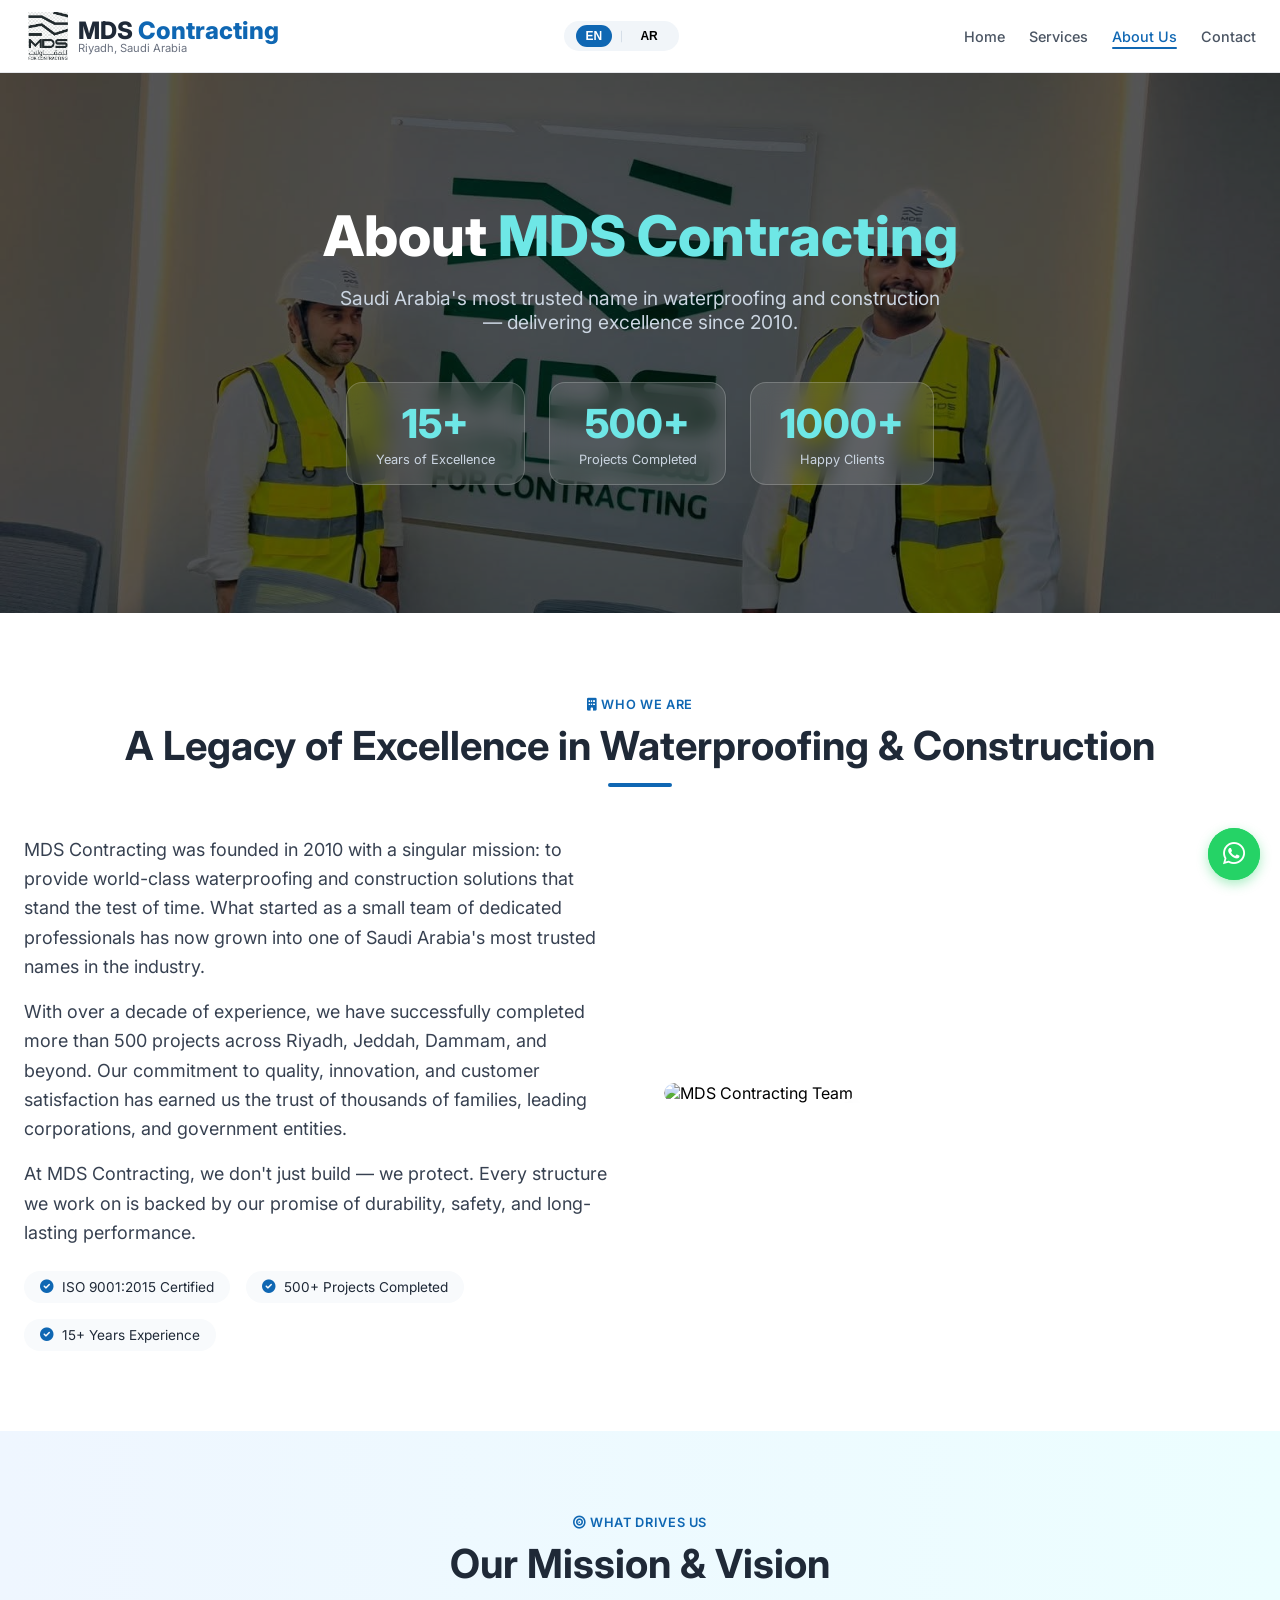
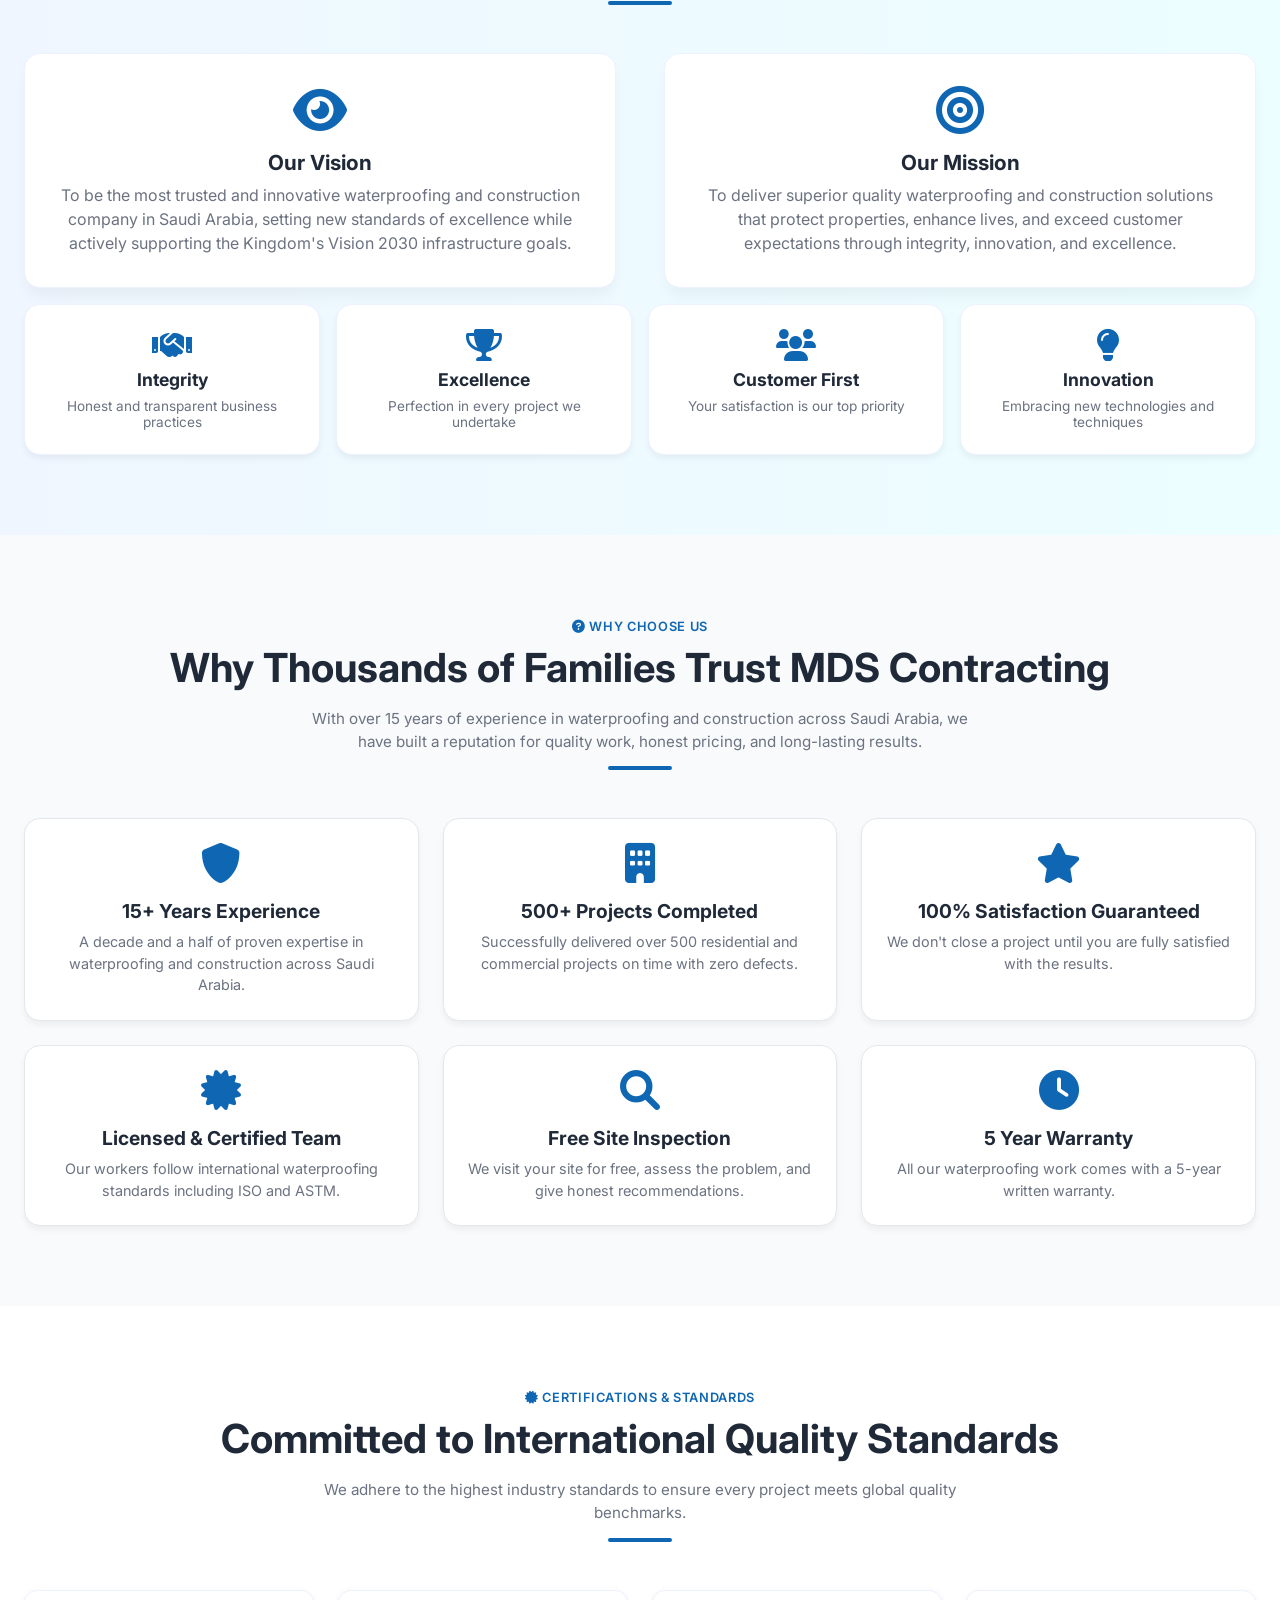
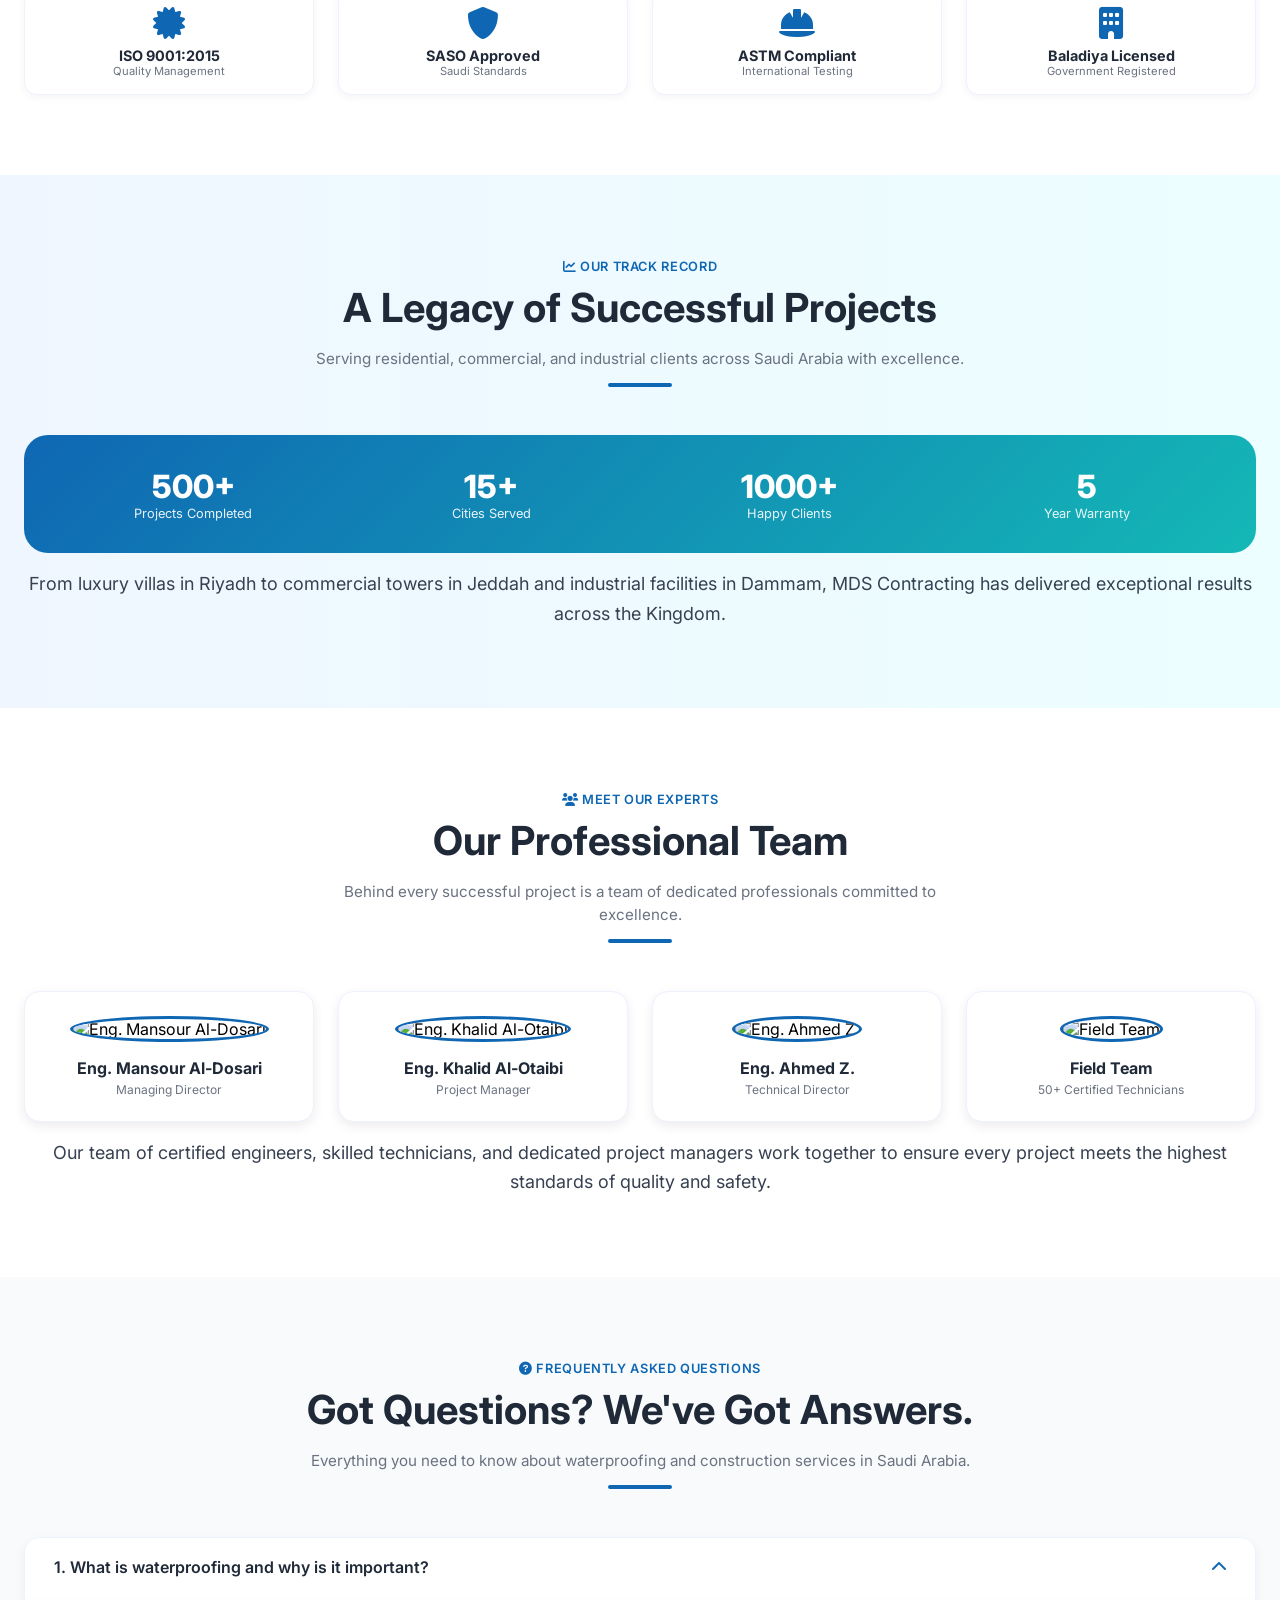
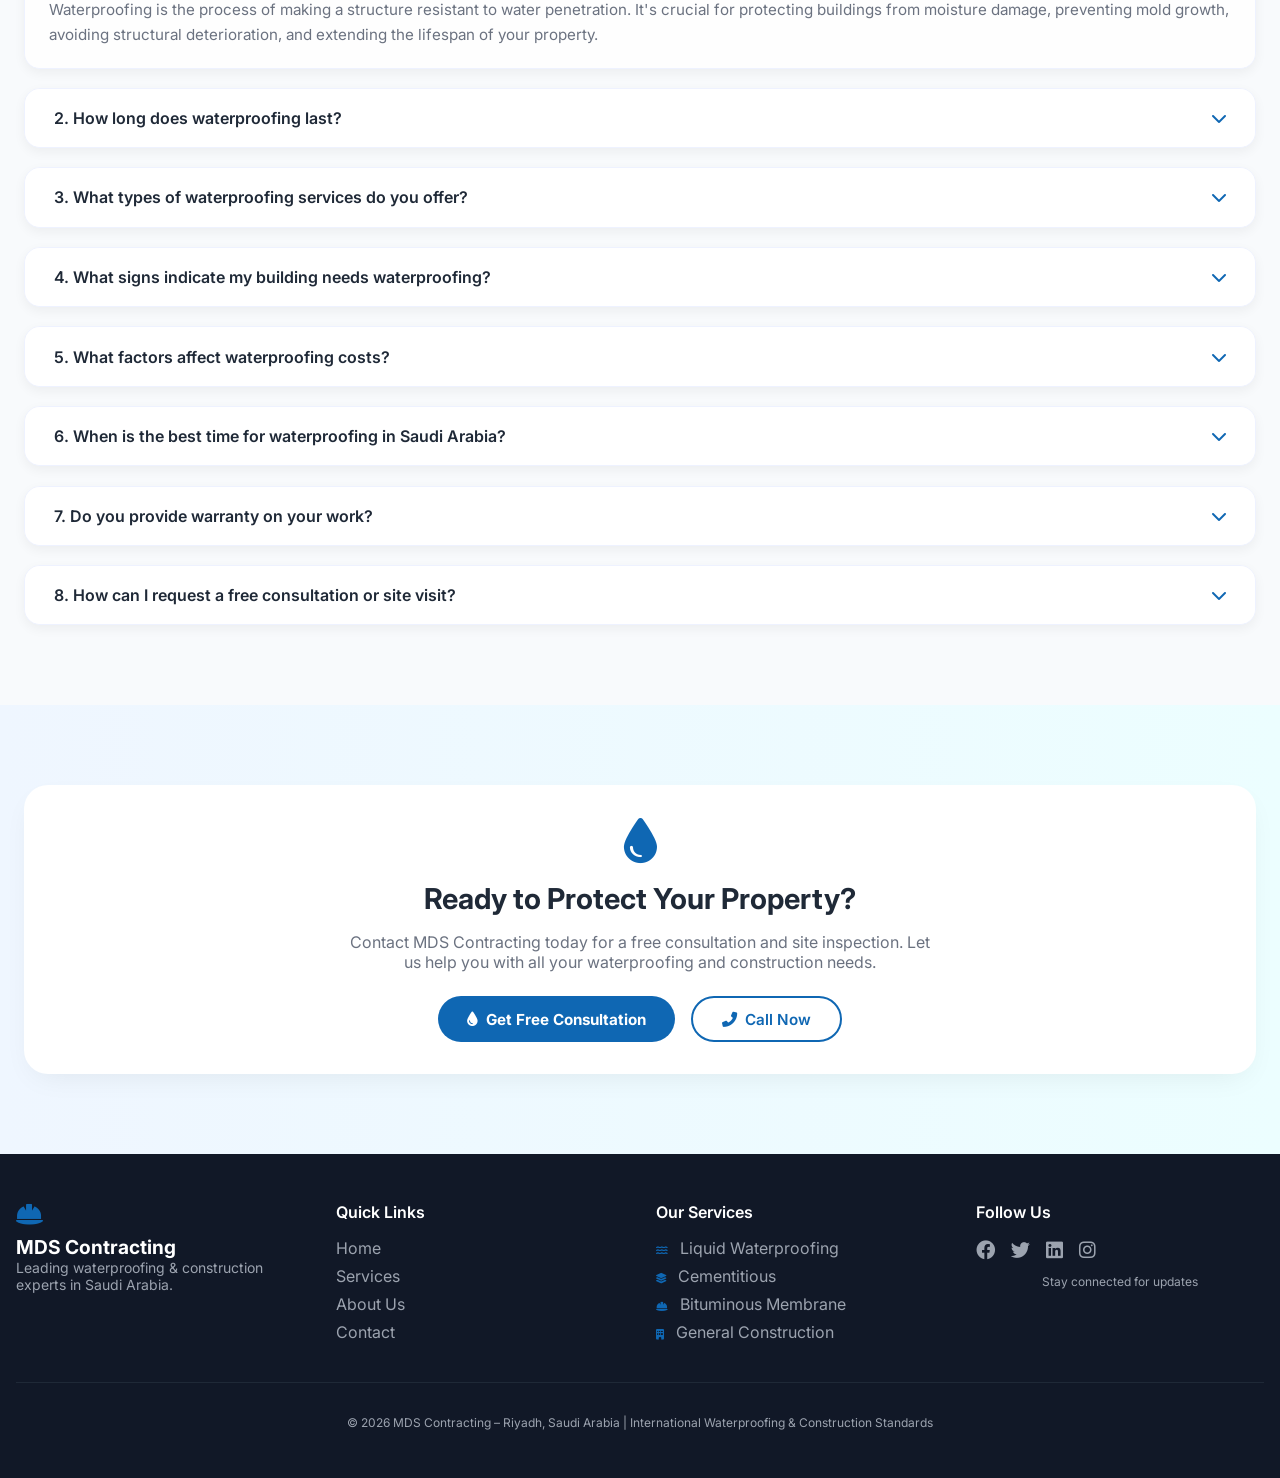
==== about.html @ 9d6af5d8 "first" ====
<!DOCTYPE html>
<html lang="en">
<head>
  <meta charset="UTF-8">
  <meta name="viewport" content="width=device-width, initial-scale=1.0, viewport-fit=cover">
  <title>MDS Contracting | About Us - Waterproofing & Construction Experts</title>
  <link rel="stylesheet" href="style.css">
  <link href="https://fonts.googleapis.com/css2?family=Inter:opsz,wght@14..32,300;400;500;600;700;800&display=swap" rel="stylesheet">
  <link rel="stylesheet" href="https://cdnjs.cloudflare.com/ajax/libs/font-awesome/6.0.0-beta3/css/all.min.css">
</head>
<body>

  <nav class="navbar" id="navbar">
    <div class="nav-container">
      <div class="logo-area">
        <img src="mds logo.jpeg" alt="MDS Logo" class="logo-img" onerror="this.src='https://placehold.co/200x200/0f67b3/white?text=MDS'">
        <div><h1 class="logo-text">MDS <span class="text-primary">Contracting</span></h1><p class="logo-subtext">Riyadh, Saudi Arabia</p></div>
      </div>
      <div class="lang-center">
        <button class="lang-btn-center active" data-lang="en">EN</button>
        <span class="lang-divider">|</span>
        <button class="lang-btn-center" data-lang="ar">AR</button>
      </div>
      <div class="mobile-menu-btn"><i class="fas fa-bars"></i></div>
      <div class="nav-links">
        <a href="index.html" class="nav-link" data-en="Home" data-ar="الرئيسية">Home</a>
        <a href="services.html" class="nav-link" data-en="Services" data-ar="الخدمات">Services</a>
        <a href="about.html" class="nav-link active" data-en="About Us" data-ar="من نحن">About Us</a>
        <a href="contact.html" class="nav-link" data-en="Contact" data-ar="اتصل بنا">Contact</a>
      </div>
    </div>
    <div id="mobile-menu" class="mobile-menu">
      <a href="index.html" class="mobile-nav-link" data-en="Home" data-ar="الرئيسية">Home</a>
      <a href="services.html" class="mobile-nav-link" data-en="Services" data-ar="الخدمات">Services</a>
      <a href="about.html" class="mobile-nav-link active" data-en="About Us" data-ar="من نحن">About Us</a>
      <a href="contact.html" class="mobile-nav-link" data-en="Contact" data-ar="اتصل بنا">Contact</a>
    </div>
  </nav>

  <main>
    <section class="page-hero-section">
      <img src="mds background.jpeg" alt="About MDS Contracting" class="hero-bg-image">
      <div class="page-hero-overlay"></div>
      <div class="page-hero-content">
        <h1 class="page-hero-title"><span data-en="About" data-ar="عن">About</span> <span class="hero-accent" data-en="MDS Contracting" data-ar="MDS المقاولات">MDS Contracting</span></h1>
        <p class="page-hero-subtitle" data-en="Saudi Arabia's most trusted name in waterproofing and construction — delivering excellence since 2010." data-ar="الاسم الأكثر ثقة في المملكة العربية السعودية في مجال العزل المائي والبناء - تقديم التميز منذ عام 2010.">Saudi Arabia's most trusted name in waterproofing and construction — delivering excellence since 2010.</p>
        <div class="hero-stat-cards">
          <div class="hero-stat-card"><span class="hero-stat-number" id="heroYearCounter">0</span><span class="hero-stat-label" data-en="Years of Excellence" data-ar="سنوات من التميز">Years of Excellence</span></div>
          <div class="hero-stat-card"><span class="hero-stat-number" id="heroProjectCounter">0</span><span class="hero-stat-label" data-en="Projects Completed" data-ar="المشاريع المنجزة">Projects Completed</span></div>
          <div class="hero-stat-card"><span class="hero-stat-number" id="heroClientCounter">0</span><span class="hero-stat-label" data-en="Happy Clients" data-ar="عملاء سعداء">Happy Clients</span></div>
        </div>
      </div>
    </section>

    <section class="section-white">
      <div class="container">
        <div class="section-header">
          <span class="section-tag"><i class="fas fa-building"></i> <span data-en="WHO WE ARE" data-ar="من نحن">WHO WE ARE</span></span>
          <h2 class="section-title" data-en="A Legacy of Excellence in Waterproofing & Construction" data-ar="إرث من التميز في العزل المائي والبناء">A Legacy of Excellence in Waterproofing & Construction</h2>
          <div class="section-divider"></div>
        </div>
        <div class="two-column">
          <div>
            <p class="story-text" data-en="MDS Contracting was founded in 2010 with a singular mission: to provide world-class waterproofing and construction solutions that stand the test of time. What started as a small team of dedicated professionals has now grown into one of Saudi Arabia's most trusted names in the industry." data-ar="تأسست MDS Contracting في عام 2010 بمهمة فريدة: توفير حلول عالمية المستوى للعزل المائي والبناء تصمد أمام اختبار الزمن. ما بدأ كفريق صغير من المحترفين المتفانين نما الآن ليصبح واحدًا من أكثر الأسماء الموثوقة في المملكة العربية السعودية في هذه الصناعة.">MDS Contracting was founded in 2010 with a singular mission: to provide world-class waterproofing and construction solutions that stand the test of time. What started as a small team of dedicated professionals has now grown into one of Saudi Arabia's most trusted names in the industry.</p>
            <p class="story-text mt-4" data-en="With over a decade of experience, we have successfully completed more than 500 projects across Riyadh, Jeddah, Dammam, and beyond. Our commitment to quality, innovation, and customer satisfaction has earned us the trust of thousands of families, leading corporations, and government entities." data-ar="مع أكثر من عقد من الخبرة، أنجزنا بنجاح أكثر من 500 مشروع في الرياض وجدة والدمام وخارجها. إن التزامنا بالجودة والابتكار ورضا العملاء أكسبنا ثقة الآلاف من العائلات والشركات الرائدة والجهات الحكومية.">With over a decade of experience, we have successfully completed more than 500 projects across Riyadh, Jeddah, Dammam, and beyond. Our commitment to quality, innovation, and customer satisfaction has earned us the trust of thousands of families, leading corporations, and government entities.</p>
            <p class="story-text mt-4" data-en="At MDS Contracting, we don't just build — we protect. Every structure we work on is backed by our promise of durability, safety, and long-lasting performance." data-ar="في MDS Contracting، لا نبني فقط - بل نحمي. كل هيكل نعمل عليه مدعوم بوعدنا بالمتانة والسلامة والأداء طويل الأمد.">At MDS Contracting, we don't just build — we protect. Every structure we work on is backed by our promise of durability, safety, and long-lasting performance.</p>
            <div class="about-badge-group">
              <div class="about-badge"><i class="fas fa-check-circle"></i> <span data-en="ISO 9001:2015 Certified" data-ar="معتمدة من ISO 9001:2015">ISO 9001:2015 Certified</span></div>
              <div class="about-badge"><i class="fas fa-check-circle"></i> <span data-en="500+ Projects Completed" data-ar="أكثر من 500 مشروع مكتمل">500+ Projects Completed</span></div>
              <div class="about-badge"><i class="fas fa-check-circle"></i> <span data-en="15+ Years Experience" data-ar="أكثر من 15 سنة خبرة">15+ Years Experience</span></div>
            </div>
          </div>
          <div class="img-hover-zoom">
            <img src="https://images.pexels.com/photos/209226/pexels-photo-209226.jpeg?auto=compress&cs=tinysrgb&w=800" alt="MDS Contracting Team" class="rounded-image zoom-img">
          </div>
        </div>
      </div>
    </section>

    <section class="section-gradient">
      <div class="container">
        <div class="section-header">
          <span class="section-tag"><i class="fas fa-bullseye"></i> <span data-en="WHAT DRIVES US" data-ar="ما يحفزنا">WHAT DRIVES US</span></span>
          <h2 class="section-title" data-en="Our Mission & Vision" data-ar="مهمتنا ورؤيتنا">Our Mission & Vision</h2>
          <div class="section-divider"></div>
        </div>
        <div class="two-column">
          <div class="mission-card slide-left-card">
            <i class="fas fa-eye mission-icon"></i>
            <h3 class="mission-title" data-en="Our Vision" data-ar="رؤيتنا">Our Vision</h3>
            <p class="mission-text" data-en="To be the most trusted and innovative waterproofing and construction company in Saudi Arabia, setting new standards of excellence while actively supporting the Kingdom's Vision 2030 infrastructure goals." data-ar="أن نكون الشركة الأكثر ثقة وابتكارًا في مجال العزل المائي والبناء في المملكة العربية السعودية، ووضع معايير جديدة للتميز مع دعم أهداف رؤية المملكة 2030 للبنية التحتية بنشاط.">To be the most trusted and innovative waterproofing and construction company in Saudi Arabia, setting new standards of excellence while actively supporting the Kingdom's Vision 2030 infrastructure goals.</p>
          </div>
          <div class="mission-card slide-right-card">
            <i class="fas fa-bullseye mission-icon"></i>
            <h3 class="mission-title" data-en="Our Mission" data-ar="مهمتنا">Our Mission</h3>
            <p class="mission-text" data-en="To deliver superior quality waterproofing and construction solutions that protect properties, enhance lives, and exceed customer expectations through integrity, innovation, and excellence." data-ar="تقديم حلول عالية الجودة للعزل المائي والبناء تحمي الممتلكات وتعزز الحياة وتتجاوز توقعات العملاء من خلال النزاهة والابتكار والتميز.">To deliver superior quality waterproofing and construction solutions that protect properties, enhance lives, and exceed customer expectations through integrity, innovation, and excellence.</p>
          </div>
        </div>
        <div class="values-grid mt-4">
          <div class="value-card slide-up-card">
            <i class="fas fa-handshake"></i>
            <h4 data-en="Integrity" data-ar="النزاهة">Integrity</h4>
            <p data-en="Honest and transparent business practices" data-ar="ممارسات تجارية صادقة وشفافة">Honest and transparent business practices</p>
          </div>
          <div class="value-card slide-up-card">
            <i class="fas fa-trophy"></i>
            <h4 data-en="Excellence" data-ar="التميز">Excellence</h4>
            <p data-en="Perfection in every project we undertake" data-ar="الكمال في كل مشروع نقوم به">Perfection in every project we undertake</p>
          </div>
          <div class="value-card slide-up-card">
            <i class="fas fa-users"></i>
            <h4 data-en="Customer First" data-ar="العميل أولاً">Customer First</h4>
            <p data-en="Your satisfaction is our top priority" data-ar="رضاك هو أولويتنا القصوى">Your satisfaction is our top priority</p>
          </div>
          <div class="value-card slide-up-card">
            <i class="fas fa-lightbulb"></i>
            <h4 data-en="Innovation" data-ar="الابتكار">Innovation</h4>
            <p data-en="Embracing new technologies and techniques" data-ar="تبني التقنيات والتقنيات الجديدة">Embracing new technologies and techniques</p>
          </div>
        </div>
      </div>
    </section>

    <section class="section-why-choose">
      <div class="container">
        <div class="section-header">
          <span class="section-tag"><i class="fas fa-question-circle"></i> <span data-en="WHY CHOOSE US" data-ar="لماذا تختارنا">WHY CHOOSE US</span></span>
          <h2 class="section-title" data-en="Why Thousands of Families Trust MDS Contracting" data-ar="لماذا تثق آلاف العائلات في MDS المقاولات">Why Thousands of Families Trust MDS Contracting</h2>
          <p class="section-subtitle" data-en="With over 15 years of experience in waterproofing and construction across Saudi Arabia, we have built a reputation for quality work, honest pricing, and long-lasting results." data-ar="مع أكثر من 15 عامًا من الخبرة في العزل المائي والبناء في جميع أنحاء المملكة العربية السعودية، بنينا سمعة طيبة من حيث الجودة والأسعار الصادقة والنتائج طويلة الأمد.">With over 15 years of experience in waterproofing and construction across Saudi Arabia, we have built a reputation for quality work, honest pricing, and long-lasting results.</p>
          <div class="section-divider"></div>
        </div>
        <div class="features-grid">
          <div class="feature-card slide-left-card"><i class="fas fa-shield-alt feature-icon"></i><h3 class="feature-title" data-en="15+ Years Experience" data-ar="أكثر من 15 سنة خبرة">15+ Years Experience</h3><p class="feature-text" data-en="A decade and a half of proven expertise in waterproofing and construction across Saudi Arabia." data-ar="عقد ونصف من الخبرة المثبتة في العزل المائي والبناء في جميع أنحاء المملكة العربية السعودية.">A decade and a half of proven expertise in waterproofing and construction across Saudi Arabia.</p></div>
          <div class="feature-card slide-left-card"><i class="fas fa-building feature-icon"></i><h3 class="feature-title" data-en="500+ Projects Completed" data-ar="أكثر من 500 مشروع مكتمل">500+ Projects Completed</h3><p class="feature-text" data-en="Successfully delivered over 500 residential and commercial projects on time with zero defects." data-ar="تم تسليم أكثر من 500 مشروع سكني وتجاري في الوقت المحدد دون أي عيوب.">Successfully delivered over 500 residential and commercial projects on time with zero defects.</p></div>
          <div class="feature-card slide-left-card"><i class="fas fa-star feature-icon"></i><h3 class="feature-title" data-en="100% Satisfaction Guaranteed" data-ar="رضا 100% مضمون">100% Satisfaction Guaranteed</h3><p class="feature-text" data-en="We don't close a project until you are fully satisfied with the results." data-ar="نحن لا نغلق المشروع حتى تكون راضيًا تمامًا عن النتائج.">We don't close a project until you are fully satisfied with the results.</p></div>
          <div class="feature-card slide-left-card"><i class="fas fa-certificate feature-icon"></i><h3 class="feature-title" data-en="Licensed & Certified Team" data-ar="فريق مرخص ومعتمد">Licensed & Certified Team</h3><p class="feature-text" data-en="Our workers follow international waterproofing standards including ISO and ASTM." data-ar="يتبع عمالنا معايير العزل المائي الدولية بما في ذلك ISO و ASTM.">Our workers follow international waterproofing standards including ISO and ASTM.</p></div>
          <div class="feature-card slide-left-card"><i class="fas fa-search feature-icon"></i><h3 class="feature-title" data-en="Free Site Inspection" data-ar="تفتيش الموقع مجانًا">Free Site Inspection</h3><p class="feature-text" data-en="We visit your site for free, assess the problem, and give honest recommendations." data-ar="نقوم بزيارة موقعك مجانًا وتقييم المشكلة وتقديم توصيات صادقة.">We visit your site for free, assess the problem, and give honest recommendations.</p></div>
          <div class="feature-card slide-left-card"><i class="fas fa-clock feature-icon"></i><h3 class="feature-title" data-en="5 Year Warranty" data-ar="ضمان 5 سنوات">5 Year Warranty</h3><p class="feature-text" data-en="All our waterproofing work comes with a 5-year written warranty." data-ar="جميع أعمال العزل المائي لدينا تأتي مع ضمان كتابي لمدة 5 سنوات.">All our waterproofing work comes with a 5-year written warranty.</p></div>
        </div>
      </div>
    </section>

    <section class="section-white">
      <div class="container">
        <div class="section-header">
          <span class="section-tag"><i class="fas fa-certificate"></i> <span data-en="CERTIFICATIONS & STANDARDS" data-ar="الشهادات والمعايير">CERTIFICATIONS & STANDARDS</span></span>
          <h2 class="section-title" data-en="Committed to International Quality Standards" data-ar="ملتزمون بمعايير الجودة الدولية">Committed to International Quality Standards</h2>
          <p class="section-subtitle" data-en="We adhere to the highest industry standards to ensure every project meets global quality benchmarks." data-ar="نحن نلتزم بأعلى المعايير الصناعية لضمان أن كل مشروع يلبي معايير الجودة العالمية.">We adhere to the highest industry standards to ensure every project meets global quality benchmarks.</p>
          <div class="section-divider"></div>
        </div>
        <div class="certs-grid">
          <div class="cert-card slide-up-card"><i class="fas fa-certificate cert-icon"></i><p class="cert-title">ISO 9001:2015</p><p style="font-size:0.7rem; color:#6b7280;" data-en="Quality Management" data-ar="إدارة الجودة">Quality Management</p></div>
          <div class="cert-card slide-up-card"><i class="fas fa-shield-alt cert-icon"></i><p class="cert-title">SASO Approved</p><p style="font-size:0.7rem; color:#6b7280;" data-en="Saudi Standards" data-ar="المعايير السعودية">Saudi Standards</p></div>
          <div class="cert-card slide-up-card"><i class="fas fa-hard-hat cert-icon"></i><p class="cert-title">ASTM Compliant</p><p style="font-size:0.7rem; color:#6b7280;" data-en="International Testing" data-ar="الاختبارات الدولية">International Testing</p></div>
          <div class="cert-card slide-up-card"><i class="fas fa-building cert-icon"></i><p class="cert-title">Baladiya Licensed</p><p style="font-size:0.7rem; color:#6b7280;" data-en="Government Registered" data-ar="مسجل حكوميًا">Government Registered</p></div>
        </div>
      </div>
    </section>

    <section class="section-gradient">
      <div class="container">
        <div class="section-header">
          <span class="section-tag"><i class="fas fa-chart-line"></i> <span data-en="OUR TRACK RECORD" data-ar="سجل أعمالنا">OUR TRACK RECORD</span></span>
          <h2 class="section-title" data-en="A Legacy of Successful Projects" data-ar="إرث من المشاريع الناجحة">A Legacy of Successful Projects</h2>
          <p class="section-subtitle" data-en="Serving residential, commercial, and industrial clients across Saudi Arabia with excellence." data-ar="خدمة العملاء السكنيين والتجاريين والصناعيين في جميع أنحاء المملكة العربية السعودية بتميز.">Serving residential, commercial, and industrial clients across Saudi Arabia with excellence.</p>
          <div class="section-divider"></div>
        </div>
        <div class="track-record">
          <div class="track-stats">
            <div class="track-stat-item"><span class="track-stat-number">500+</span><p class="track-stat-label" data-en="Projects Completed" data-ar="المشاريع المنجزة">Projects Completed</p></div>
            <div class="track-stat-item"><span class="track-stat-number">15+</span><p class="track-stat-label" data-en="Cities Served" data-ar="المدن المخدومة">Cities Served</p></div>
            <div class="track-stat-item"><span class="track-stat-number">1000+</span><p class="track-stat-label" data-en="Happy Clients" data-ar="عملاء سعداء">Happy Clients</p></div>
            <div class="track-stat-item"><span class="track-stat-number">5</span><p class="track-stat-label" data-en="Year Warranty" data-ar="ضمان سنوات">Year Warranty</p></div>
          </div>
        </div>
        <p class="story-text text-center mt-4" data-en="From luxury villas in Riyadh to commercial towers in Jeddah and industrial facilities in Dammam, MDS Contracting has delivered exceptional results across the Kingdom." data-ar="من الفيلات الفاخرة في الرياض إلى الأبراج التجارية في جدة والمرافق الصناعية في الدمام، قدمت MDS Contracting نتائج استثنائية في جميع أنحاء المملكة.">From luxury villas in Riyadh to commercial towers in Jeddah and industrial facilities in Dammam, MDS Contracting has delivered exceptional results across the Kingdom.</p>
      </div>
    </section>

    <section class="section-white">
      <div class="container">
        <div class="section-header">
          <span class="section-tag"><i class="fas fa-users"></i> <span data-en="MEET OUR EXPERTS" data-ar="تعرف على خبرائنا">MEET OUR EXPERTS</span></span>
          <h2 class="section-title" data-en="Our Professional Team" data-ar="فريقنا المحترف">Our Professional Team</h2>
          <p class="section-subtitle" data-en="Behind every successful project is a team of dedicated professionals committed to excellence." data-ar="وراء كل مشروع ناجح فريق من المحترفين المتفانين الملتزمين بالتميز.">Behind every successful project is a team of dedicated professionals committed to excellence.</p>
          <div class="section-divider"></div>
        </div>
        <div class="team-grid">
          <div class="team-card slide-left-card"><img src="https://randomuser.me/api/portraits/men/32.jpg" alt="Eng. Mansour Al-Dosari" class="team-img"><h4 class="team-name" data-en="Eng. Mansour Al-Dosari" data-ar="م. منصور الدوسري">Eng. Mansour Al-Dosari</h4><p class="team-role" data-en="Managing Director" data-ar="المدير العام">Managing Director</p></div>
          <div class="team-card slide-left-card"><img src="https://randomuser.me/api/portraits/men/45.jpg" alt="Eng. Khalid Al-Otaibi" class="team-img"><h4 class="team-name" data-en="Eng. Khalid Al-Otaibi" data-ar="م. خالد العتيبي">Eng. Khalid Al-Otaibi</h4><p class="team-role" data-en="Project Manager" data-ar="مدير المشروع">Project Manager</p></div>
          <div class="team-card slide-left-card"><img src="https://randomuser.me/api/portraits/men/56.jpg" alt="Eng. Ahmed Z." class="team-img"><h4 class="team-name" data-en="Eng. Ahmed Z." data-ar="م. أحمد ز">Eng. Ahmed Z.</h4><p class="team-role" data-en="Technical Director" data-ar="المدير الفني">Technical Director</p></div>
          <div class="team-card slide-left-card"><img src="https://randomuser.me/api/portraits/men/67.jpg" alt="Field Team" class="team-img"><h4 class="team-name" data-en="Field Team" data-ar="الفريق الميداني">Field Team</h4><p class="team-role" data-en="50+ Certified Technicians" data-ar="أكثر من 50 فني معتمد">50+ Certified Technicians</p></div>
        </div>
        <p class="story-text text-center mt-4" data-en="Our team of certified engineers, skilled technicians, and dedicated project managers work together to ensure every project meets the highest standards of quality and safety." data-ar="يعمل فريقنا من المهندسين المعتمدين والفنيين المهرة ومديري المشاريع المتفانين معًا لضمان تلبية كل مشروع لأعلى معايير الجودة والسلامة.">Our team of certified engineers, skilled technicians, and dedicated project managers work together to ensure every project meets the highest standards of quality and safety.</p>
      </div>
    </section>

    <section class="faq-section">
      <div class="container">
        <div class="section-header">
          <span class="section-tag"><i class="fas fa-question-circle"></i> <span data-en="FREQUENTLY ASKED QUESTIONS" data-ar="الأسئلة الشائعة">FREQUENTLY ASKED QUESTIONS</span></span>
          <h2 class="section-title" data-en="Got Questions? We've Got Answers." data-ar="لديك أسئلة؟ لدينا إجابات.">Got Questions? We've Got Answers.</h2>
          <p class="section-subtitle" data-en="Everything you need to know about waterproofing and construction services in Saudi Arabia." data-ar="كل ما تريد معرفته عن خدمات العزل المائي والبناء في المملكة العربية السعودية.">Everything you need to know about waterproofing and construction services in Saudi Arabia.</p>
          <div class="section-divider"></div>
        </div>
        <div class="faq-grid">
          <div class="faq-item"><div class="faq-question"><span data-en="1. What is waterproofing and why is it important?" data-ar="1. ما هو العزل المائي ولماذا هو مهم؟">1. What is waterproofing and why is it important?</span><i class="fas fa-chevron-down"></i></div><div class="faq-answer">Waterproofing is the process of making a structure resistant to water penetration. It's crucial for protecting buildings from moisture damage, preventing mold growth, avoiding structural deterioration, and extending the lifespan of your property.</div></div>
          <div class="faq-item"><div class="faq-question"><span data-en="2. How long does waterproofing last?" data-ar="2. كم تدوم العزل المائي؟">2. How long does waterproofing last?</span><i class="fas fa-chevron-down"></i></div><div class="faq-answer">With MDS Contracting, all our waterproofing work comes with a 5-year written warranty. Depending on the type of material used, liquid waterproofing can last 5-10 years, cementitious systems 10-15 years, and bituminous membranes 15-20 years or more.</div></div>
          <div class="faq-item"><div class="faq-question"><span data-en="3. What types of waterproofing services do you offer?" data-ar="3. ما أنواع خدمات العزل المائي التي تقدمها؟">3. What types of waterproofing services do you offer?</span><i class="fas fa-chevron-down"></i></div><div class="faq-answer">We offer comprehensive waterproofing solutions including: Liquid Waterproofing, Cementitious Waterproofing, Bituminous Membrane, Polyurethane Membrane, Roof Waterproofing, Basement Waterproofing, Terrace Waterproofing, Bathroom Waterproofing, and Heat Proofing Coatings.</div></div>
          <div class="faq-item"><div class="faq-question"><span data-en="4. What signs indicate my building needs waterproofing?" data-ar="4. ما العلامات التي تشير إلى أن المبنى يحتاج إلى عزل مائي؟">4. What signs indicate my building needs waterproofing?</span><i class="fas fa-chevron-down"></i></div><div class="faq-answer">Common signs include: water stains on ceilings or walls, peeling paint or wallpaper, damp or musty odors, visible mold or mildew, cracks in walls or foundation, water seepage during rain, and increased humidity levels inside the building.</div></div>
          <div class="faq-item"><div class="faq-question"><span data-en="5. What factors affect waterproofing costs?" data-ar="5. ما هي العوامل التي تؤثر على تكاليف العزل المائي؟">5. What factors affect waterproofing costs?</span><i class="fas fa-chevron-down"></i></div><div class="faq-answer">Waterproofing costs depend on several factors: the size of the area, type of waterproofing material used, condition of the existing surface, accessibility of the site, complexity of the project, and warranty requirements. Contact us for a free site inspection and quote.</div></div>
          <div class="faq-item"><div class="faq-question"><span data-en="6. When is the best time for waterproofing in Saudi Arabia?" data-ar="6. ما هو أفضل وقت للعزل المائي في المملكة العربية السعودية؟">6. When is the best time for waterproofing in Saudi Arabia?</span><i class="fas fa-chevron-down"></i></div><div class="faq-answer">While waterproofing can be done year-round in Saudi Arabia, the best time is during the cooler months (October to March) when temperatures are moderate. Our advanced materials allow us to work effectively in all weather conditions.</div></div>
          <div class="faq-item"><div class="faq-question"><span data-en="7. Do you provide warranty on your work?" data-ar="7. هل تقدمون ضمانًا على عملكم؟">7. Do you provide warranty on your work?</span><i class="fas fa-chevron-down"></i></div><div class="faq-answer">Yes! All our waterproofing work comes with a comprehensive 5-year written warranty. We stand behind our quality and offer after-sales support to ensure your complete peace of mind.</div></div>
          <div class="faq-item"><div class="faq-question"><span data-en="8. How can I request a free consultation or site visit?" data-ar="8. كيف يمكنني طلب استشارة مجانية أو زيارة موقع؟">8. How can I request a free consultation or site visit?</span><i class="fas fa-chevron-down"></i></div><div class="faq-answer">Requesting a free consultation is easy! Simply call us at +966 11 456 7890, WhatsApp us at +966 50 822 47563, email us at info@mdscontracting.sa, or fill out the contact form on our website.</div></div>
        </div>
      </div>
    </section>

    <section class="section-gradient">
      <div class="container">
        <div class="cta-section">
          <i class="fas fa-tint" style="font-size: 3rem; color: var(--primary); margin-bottom: 1rem;"></i>
          <h2 style="font-size: 1.8rem; font-weight: 700; color: #1f2937;" data-en="Ready to Protect Your Property?" data-ar="هل أنت مستعد لحماية ممتلكاتك؟">Ready to Protect Your Property?</h2>
          <p style="color: #6b7280; max-width: 600px; margin: 1rem auto;" data-en="Contact MDS Contracting today for a free consultation and site inspection. Let us help you with all your waterproofing and construction needs." data-ar="اتصل بشركة MDS Contracting اليوم للحصول على استشارة مجانية وتفتيش الموقع. دعنا نساعدك في جميع احتياجات العزل المائي والبناء الخاصة بك.">Contact MDS Contracting today for a free consultation and site inspection. Let us help you with all your waterproofing and construction needs.</p>
          <div class="hero-buttons" style="justify-content: center; margin-top: 1.5rem;">
            <a href="contact.html" class="btn-primary"><i class="fas fa-tint"></i> <span data-en="Get Free Consultation" data-ar="احصل على استشارة مجانية">Get Free Consultation</span></a>
            <a href="tel:+966114567890" class="btn-outline" style="border-color: var(--primary); color: var(--primary);"><i class="fas fa-phone-alt"></i> <span data-en="Call Now" data-ar="اتصل الآن">Call Now</span></a>
          </div>
        </div>
      </div>
    </section>
  </main>

  <footer class="footer">
    <div class="footer-container">
      <div><i class="fas fa-hard-hat footer-icon"></i><h3 class="footer-title">MDS Contracting</h3><p class="footer-text" data-en="Leading waterproofing & construction experts in Saudi Arabia." data-ar="خبراء رائدون في العزل المائي والبناء في المملكة العربية السعودية.">Leading waterproofing & construction experts in Saudi Arabia.</p></div>
      <div><h4 class="footer-heading" data-en="Quick Links" data-ar="روابط سريعة">Quick Links</h4><ul class="footer-links"><li><a href="index.html" data-en="Home" data-ar="الرئيسية">Home</a></li><li><a href="services.html" data-en="Services" data-ar="الخدمات">Services</a></li><li><a href="about.html" data-en="About Us" data-ar="من نحن">About Us</a></li><li><a href="contact.html" data-en="Contact" data-ar="اتصل بنا">Contact</a></li></ul></div>
      <div><h4 class="footer-heading" data-en="Our Services" data-ar="خدماتنا">Our Services</h4><ul class="footer-links"><li><i class="fas fa-water text-primary text-xs mr-2"></i> <span data-en="Liquid Waterproofing" data-ar="العزل المائي السائل">Liquid Waterproofing</span></li><li><i class="fas fa-layer-group text-primary text-xs mr-2"></i> <span data-en="Cementitious" data-ar="الأسمنتي">Cementitious</span></li><li><i class="fas fa-hard-hat text-primary text-xs mr-2"></i> <span data-en="Bituminous Membrane" data-ar="الغشاء البيتوميني">Bituminous Membrane</span></li><li><i class="fas fa-building text-primary text-xs mr-2"></i> <span data-en="General Construction" data-ar="البناء العام">General Construction</span></li></ul></div>
      <div><h4 class="footer-heading" data-en="Follow Us" data-ar="تابعونا">Follow Us</h4><div class="social-icons"><a href="#"><i class="fab fa-facebook"></i></a><a href="#"><i class="fab fa-twitter"></i></a><a href="#"><i class="fab fa-linkedin"></i></a><a href="#"><i class="fab fa-instagram"></i></a></div><p class="follow-text" data-en="Stay connected for updates" data-ar="ابق على اتصال للحصول على التحديثات">Stay connected for updates</p></div>
    </div>
    <div class="footer-bottom">© 2026 MDS Contracting – Riyadh, Saudi Arabia | <span data-en="International Waterproofing & Construction Standards" data-ar="معايير العزل المائي والبناء الدولية">International Waterproofing & Construction Standards</span></div>
  </footer>

  <a href="https://wa.me/9665082247563?text=Hello%2C%20I%20need%20waterproofing%20services." class="floating-whatsapp" target="_blank">
    <div class="pulse-ring"></div>
    <i class="fab fa-whatsapp"></i>
    <span class="tooltip" data-en="Chat with us on WhatsApp" data-ar="تحدث معنا على واتساب">Chat with us on WhatsApp</span>
  </a>

  <script src="script.js"></script>
</body>
</html>
---- style.css ----
* {
  margin: 0;
  padding: 0;
  box-sizing: border-box;
}

body {
  font-family: 'Inter', sans-serif;
  background-color: white;
  scroll-behavior: smooth;
}

:root {
  --primary: #0f67b3;
  --primary-dark: #0a4e8a;
  --accent: #14b8b6;
  --dark-navy: #0A1628;
  --whatsapp: #25D366;
  --whatsapp-dark: #128C7E;
}

/* ======================== NAVBAR - MOBILE FRIENDLY ======================== */
.navbar {
  position: sticky;
  top: 0;
  z-index: 100;
  background-color: white;
  backdrop-filter: blur(12px);
  border-bottom: 1px solid #e5e7eb;
  transition: box-shadow 0.3s ease;
}
.navbar.scrolled {
  box-shadow: 0 4px 20px rgba(0,0,0,0.1);
}
.nav-container {
  max-width: 1280px;
  margin: 0 auto;
  padding: 0.5rem 0.75rem;
  display: flex;
  justify-content: space-between;
  align-items: center;
  gap: 0.5rem;
}

.logo-area {
  display: flex;
  align-items: center;
  gap: 0.4rem;
  flex-shrink: 0;
}
.logo-img {
  width: 32px;
  height: 32px;
  object-fit: contain;
}
.logo-text {
  font-size: 0.9rem;
  font-weight: 800;
  color: #1f2937;
  line-height: 1.1;
}
.text-primary { color: var(--primary); }
.logo-subtext {
  font-size: 0.5rem;
  color: #6b7280;
  margin-top: -0.1rem;
  line-height: 1;
}
.logo-area > div {
  display: flex;
  flex-direction: column;
  line-height: 1.1;
}

.lang-center {
  display: flex;
  align-items: center;
  gap: 0.2rem;
  background: #f1f5f9;
  padding: 0.15rem 0.4rem;
  border-radius: 1.5rem;
  flex-shrink: 0;
}
.lang-btn-center {
  background: transparent;
  border: none;
  padding: 0.15rem 0.35rem;
  border-radius: 1.2rem;
  cursor: pointer;
  font-size: 0.6rem;
  font-weight: 600;
  transition: all 0.3s;
}
.lang-btn-center.active {
  background: var(--primary);
  color: white;
}
.lang-divider {
  color: #cbd5e1;
  font-size: 0.6rem;
}

.mobile-menu-btn {
  font-size: 1.2rem;
  color: #4b5563;
  cursor: pointer;
  padding: 0.2rem 0.3rem;
  flex-shrink: 0;
}

.nav-links {
  display: none;
  gap: 1.5rem;
  align-items: center;
}
.nav-link {
  text-decoration: none;
  color: #4b5563;
  font-weight: 500;
  font-size: 0.9rem;
  transition: all 0.2s;
  position: relative;
}
.nav-link:hover, .nav-link.active {
  color: var(--primary);
}
.nav-link.active::after {
  content: '';
  position: absolute;
  bottom: -4px;
  left: 0;
  width: 100%;
  height: 2px;
  background-color: var(--primary);
  border-radius: 4px;
}

.mobile-menu {
  display: none;
  flex-direction: column;
  padding: 0.5rem 0.75rem 0.75rem;
  gap: 0.5rem;
}
.mobile-menu.show {
  display: flex;
}
.mobile-nav-link {
  padding: 0.4rem 0.6rem;
  text-decoration: none;
  color: #4b5563;
  border-radius: 0.5rem;
  font-size: 0.85rem;
}
.mobile-nav-link.active {
  background-color: #e0f2fe;
  color: var(--primary);
  font-weight: 600;
}

@media (min-width: 768px) {
  .nav-links { display: flex; }
  .mobile-menu-btn { display: none; }
  .logo-img { width: 48px; height: 48px; }
  .logo-text { font-size: 1.5rem; }
  .logo-subtext { font-size: 0.7rem; }
  .lang-btn-center { font-size: 0.75rem; padding: 0.25rem 0.6rem; }
  .lang-center { padding: 0.25rem 0.75rem; gap: 0.5rem; }
  .nav-container { padding: 0.75rem 1.5rem; }
}

@media (max-width: 480px) {
  .nav-container { padding: 0.4rem 0.5rem; gap: 0.3rem; }
  .logo-img { width: 28px; height: 28px; }
  .logo-text { font-size: 0.75rem; }
  .logo-subtext { font-size: 0.45rem; }
  .logo-area { gap: 0.3rem; }
  .lang-center { padding: 0.1rem 0.3rem; gap: 0.15rem; }
  .lang-btn-center { font-size: 0.5rem; padding: 0.1rem 0.25rem; }
  .lang-divider { font-size: 0.5rem; }
  .mobile-menu-btn { font-size: 1rem; padding: 0.15rem 0.2rem; }
  .mobile-menu { padding: 0.3rem 0.5rem 0.5rem; gap: 0.3rem; }
  .mobile-nav-link { font-size: 0.75rem; padding: 0.3rem 0.5rem; }
}

@media (max-width: 360px) {
  .nav-container { padding: 0.3rem 0.35rem; gap: 0.2rem; }
  .logo-img { width: 24px; height: 24px; }
  .logo-text { font-size: 0.65rem; }
  .logo-subtext { font-size: 0.4rem; }
  .lang-btn-center { font-size: 0.45rem; padding: 0.08rem 0.2rem; }
  .lang-center { padding: 0.08rem 0.2rem; }
  .mobile-menu-btn { font-size: 0.85rem; }
}

/* ======================== SECTION HEADERS - CENTER ======================== */
.section-header {
  text-align: center;
  margin-bottom: 2rem;
}
.section-tag {
  color: var(--primary);
  font-weight: 600;
  text-transform: uppercase;
  letter-spacing: 0.05em;
  font-size: 0.8rem;
  display: inline-block;
}
.section-title {
  font-size: 1.6rem;
  font-weight: 700;
  color: #1f2937;
  margin-top: 0.5rem;
  text-align: center;
}
.section-divider {
  width: 4rem;
  height: 0.25rem;
  background-color: var(--primary);
  margin: 0.8rem auto 0;
  border-radius: 9999px;
}
.section-subtitle {
  color: #6b7280;
  max-width: 42rem;
  margin: 1rem auto 0;
  font-size: 0.95rem;
  line-height: 1.5;
  text-align: center;
}

@media (min-width: 768px) {
  .section-title { font-size: 2.5rem; }
  .section-header { margin-bottom: 3rem; }
}

@media (max-width: 480px) {
  .section-title { font-size: 1.3rem; }
  .section-subtitle { font-size: 0.8rem; }
  .section-tag { font-size: 0.7rem; }
  .section-divider { width: 3rem; }
}

/* ======================== HERO SECTIONS ======================== */
.hero-section, .services-hero-section {
  position: relative;
  width: 100%;
  height: 100vh;
  min-height: 600px;
  overflow: hidden;
}
.hero-video, .services-hero-video {
  position: absolute;
  top: 0;
  left: 0;
  width: 100%;
  height: 100%;
  object-fit: cover;
  z-index: 0;
}
.hero-overlay, .services-hero-overlay {
  position: absolute;
  top: 0;
  left: 0;
  width: 100%;
  height: 100%;
  background: linear-gradient(135deg, rgba(7,44,78,0.85) 0%, rgba(2,88,108,0.75) 100%);
  z-index: 1;
}
.hero-content, .services-hero-content {
  position: absolute;
  top: 50%;
  left: 50%;
  transform: translate(-50%, -50%);
  z-index: 2;
  width: 100%;
  max-width: 1024px;
  padding: 0 1rem;
  text-align: center;
  color: white;
}
.hero-title, .services-hero-title {
  font-size: 2rem;
  font-weight: 800;
  line-height: 1.2;
  margin-bottom: 1rem;
  text-align: center;
}
.hero-accent { color: #6ee7e6; }
.hero-subtitle, .services-hero-subtitle {
  font-size: 1rem;
  font-weight: 300;
  max-width: 42rem;
  margin: 0 auto;
  line-height: 1.5;
  text-align: center;
}
.hero-buttons {
  margin-top: 2rem;
  display: flex;
  flex-wrap: wrap;
  gap: 1rem;
  justify-content: center;
}
.btn-primary {
  background-color: var(--primary);
  color: white;
  padding: 0.75rem 2rem;
  border-radius: 9999px;
  font-weight: bold;
  font-size: 1rem;
  display: inline-flex;
  align-items: center;
  gap: 0.5rem;
  text-decoration: none;
  transition: all 0.3s ease;
  border: none;
  cursor: pointer;
}
.btn-primary:hover {
  background-color: var(--primary-dark);
  transform: translateY(-3px);
}
.btn-outline {
  background-color: transparent;
  border: 2px solid white;
  color: white;
  padding: 0.7rem 2rem;
  border-radius: 9999px;
  font-weight: 600;
  text-decoration: none;
  display: inline-flex;
  align-items: center;
  gap: 0.5rem;
  transition: all 0.3s ease;
}
.btn-outline:hover {
  background-color: rgba(255,255,255,0.2);
}
.btn-whatsapp {
  background-color: var(--whatsapp);
  color: white;
  padding: 0.8rem 1.8rem;
  border-radius: 2rem;
  text-decoration: none;
  font-weight: 600;
  display: inline-flex;
  align-items: center;
  gap: 0.5rem;
  transition: all 0.3s ease;
}
.btn-whatsapp:hover {
  background-color: var(--whatsapp-dark);
  transform: translateY(-2px);
}
.btn-outline-white {
  background: transparent;
  border: 2px solid white;
  color: white;
  padding: 0.8rem 1.8rem;
  border-radius: 2rem;
  text-decoration: none;
  font-weight: 600;
  transition: all 0.3s ease;
}
.btn-outline-white:hover {
  background: rgba(255,255,255,0.1);
  transform: translateY(-2px);
}
.services-hero-stats {
  display: flex;
  justify-content: center;
  align-items: center;
  gap: 2rem;
  flex-wrap: wrap;
  margin-top: 2rem;
}
.stat-number-hero {
  font-size: 1.8rem;
  font-weight: 800;
  color: white;
  display: block;
}
.stat-label-hero {
  font-size: 0.8rem;
  color: #94a3b8;
}
.stat-divider {
  width: 1px;
  height: 30px;
  background: rgba(255,255,255,0.3);
}

@media (min-width: 768px) {
  .hero-title, .services-hero-title { font-size: 3.5rem; }
  .stat-number-hero { font-size: 2rem; }
}

@media (max-width: 480px) {
  .hero-section, .services-hero-section {
    height: 70vh;
    min-height: 400px;
  }
  .hero-title, .services-hero-title { 
    font-size: 1.6rem; 
    line-height: 1.15;
  }
  .hero-subtitle, .services-hero-subtitle { 
    font-size: 0.8rem; 
    line-height: 1.4;
    padding: 0 0.5rem;
  }
  .hero-buttons {
    margin-top: 1.2rem;
    gap: 0.6rem;
  }
  .btn-primary, .btn-outline, .btn-whatsapp, .btn-outline-white {
    padding: 0.5rem 1.2rem;
    font-size: 0.8rem;
  }
  .services-hero-stats {
    gap: 1rem;
    margin-top: 1.2rem;
  }
  .stat-number-hero { font-size: 1.3rem; }
  .stat-label-hero { font-size: 0.65rem; }
  .stat-divider { height: 20px; }
  .services-hero-buttons { 
    flex-direction: column; 
    align-items: center; 
    gap: 0.6rem;
  }
  .services-hero-buttons a { 
    width: 100%; 
    max-width: 240px; 
    justify-content: center; 
    padding: 0.5rem 1.2rem;
    font-size: 0.8rem;
  }
  .services-hero-badge {
    font-size: 0.65rem;
    padding: 0.25rem 0.8rem;
    margin-bottom: 0.8rem;
  }
}

@media (max-width: 360px) {
  .hero-section, .services-hero-section {
    height: 65vh;
    min-height: 350px;
  }
  .hero-title, .services-hero-title { font-size: 1.3rem; }
  .hero-subtitle, .services-hero-subtitle { font-size: 0.7rem; }
  .btn-primary, .btn-outline, .btn-whatsapp, .btn-outline-white {
    padding: 0.4rem 1rem;
    font-size: 0.7rem;
  }
  .stat-number-hero { font-size: 1.1rem; }
}

/* ======================== CONTACT HERO ======================== */
.contact-hero-section {
  position: relative;
  width: 100%;
  min-height: 50vh;
  display: flex;
  align-items: center;
  justify-content: center;
  text-align: center;
  padding: 5rem 1rem;
  overflow: hidden;
}
.hero-bg-image {
  position: absolute;
  top: 0;
  left: 0;
  width: 100%;
  height: 100%;
  object-fit: cover;
  z-index: 0;
}
.contact-hero-overlay {
  position: absolute;
  inset: 0;
  background: linear-gradient(135deg, rgba(7,44,78,0.85) 0%, rgba(2,88,108,0.75) 100%);
  z-index: 1;
}
.contact-hero-content {
  position: relative;
  z-index: 2;
  max-width: 800px;
  margin: 0 auto;
  text-align: center;
}
.contact-hero-badge {
  display: inline-flex;
  align-items: center;
  gap: 0.5rem;
  background: rgba(255,255,255,0.15);
  padding: 0.5rem 1.2rem;
  border-radius: 2rem;
  color: white;
  font-size: 0.8rem;
  margin-bottom: 1.5rem;
  backdrop-filter: blur(4px);
}
.contact-hero-title {
  font-size: 2.5rem;
  font-weight: 800;
  color: white;
  margin-bottom: 1rem;
  text-align: center;
}
.contact-hero-subtitle {
  font-size: 1rem;
  color: #cbd5e1;
  max-width: 600px;
  margin: 0 auto;
  line-height: 1.6;
  text-align: center;
}
@media (min-width: 768px) {
  .contact-hero-title { font-size: 3.5rem; }
  .contact-hero-subtitle { font-size: 1.1rem; }
}

@media (max-width: 480px) {
  .contact-hero-section { 
    min-height: 35vh; 
    padding: 2.5rem 1rem; 
  }
  .contact-hero-title { font-size: 1.8rem; }
  .contact-hero-subtitle { 
    font-size: 0.8rem; 
    line-height: 1.4;
  }
  .contact-hero-badge {
    font-size: 0.65rem;
    padding: 0.3rem 0.8rem;
    margin-bottom: 0.8rem;
  }
}

@media (max-width: 360px) {
  .contact-hero-section { min-height: 30vh; padding: 2rem 0.8rem; }
  .contact-hero-title { font-size: 1.5rem; }
  .contact-hero-subtitle { font-size: 0.7rem; }
}

/* ======================== PAGE HERO (About) ======================== */
.page-hero-section {
  position: relative;
  width: 100%;
  min-height: 60vh;
  display: flex;
  align-items: center;
  justify-content: center;
  text-align: center;
  padding: 6rem 1rem;
  overflow: hidden;
}
.page-hero-overlay {
  position: absolute;
  inset: 0;
  background: rgba(0,0,0,0.65);
  z-index: 1;
}
.page-hero-content {
  position: relative;
  z-index: 2;
  max-width: 800px;
  margin: 0 auto;
  text-align: center;
}
.page-hero-title {
  font-size: 2.5rem;
  font-weight: 800;
  color: white;
  margin-bottom: 1rem;
  text-align: center;
}
.page-hero-subtitle {
  font-size: 1.1rem;
  color: #cbd5e1;
  max-width: 600px;
  margin: 0 auto;
  text-align: center;
}
@media (min-width: 768px) {
  .page-hero-title { font-size: 3.5rem; }
  .page-hero-subtitle { font-size: 1.2rem; }
}

@media (max-width: 480px) {
  .page-hero-section { 
    min-height: 35vh; 
    padding: 3rem 1rem; 
  }
  .page-hero-title { font-size: 1.8rem; }
  .page-hero-subtitle { 
    font-size: 0.85rem; 
    line-height: 1.4;
  }
  .hero-stat-cards {
    gap: 0.6rem;
    margin-top: 1.5rem;
  }
  .hero-stat-card {
    padding: 0.4rem 0.8rem;
  }
  .hero-stat-number { font-size: 1.4rem; }
  .hero-stat-label { font-size: 0.6rem; }
}

@media (max-width: 360px) {
  .page-hero-section { min-height: 30vh; padding: 2rem 0.8rem; }
  .page-hero-title { font-size: 1.5rem; }
  .page-hero-subtitle { font-size: 0.75rem; }
  .hero-stat-number { font-size: 1.2rem; }
  .hero-stat-label { font-size: 0.55rem; }
}

/* ======================== SECTIONS ======================== */
.section-white { padding: 4rem 1rem; background: white; }
.section-gradient { padding: 4rem 1rem; background: linear-gradient(to right, #eff6ff, #ecfeff); }
.section-stats { padding: 4rem 1rem; background: linear-gradient(to right, #eff6ff, white, #ecfeff); }
.section-clients { padding: 4rem 1rem; background: white; }
.section-reviews { padding: 4rem 1rem; background: #f9fafb; }
.section-why-choose { background: #f8fafc; padding: 4rem 1rem; }
.section-how-we-work { padding: 4rem 1rem; background: white; }
.section-projects { padding: 4rem 1rem; background: #f8fafc; }
.section-testimonials { background: #EFF6FF; padding: 4rem 1rem; }
.contact-main-section { padding: 4rem 1rem; background: white; }
.section-stats-counter { background-color: var(--dark-navy); padding: 4rem 1rem; }
.faq-section { background: #f8fafc; padding: 4rem 1rem; }

@media (min-width: 768px) {
  .section-white, .section-gradient, .section-stats, .section-clients, .section-reviews,
  .section-why-choose, .section-how-we-work, .section-projects, .section-testimonials,
  .contact-main-section, .section-stats-counter, .faq-section { padding: 5rem 1rem; }
}

@media (max-width: 480px) {
  .section-white, .section-gradient, .section-stats, .section-clients, .section-reviews,
  .section-why-choose, .section-how-we-work, .section-projects, .section-testimonials,
  .contact-main-section, .section-stats-counter, .faq-section { 
    padding: 2rem 0.8rem; 
  }
  .section-header { margin-bottom: 1.5rem; }
}

/* ======================== TWO COLUMN - CONTENT LEFT ANIMATION ======================== */
.two-column {
  display: grid;
  gap: 2rem;
  align-items: center;
}

/* Text - Left se animate (but text itself is left aligned) */
.two-column .story-text,
.two-column .badge-group,
.two-column .about-badge-group,
.two-column .icon-large,
.two-column .text-xl,
.two-column .quality-grid,
.two-column .mt-4 {
  opacity: 0;
  transform: translateX(-40px);
  transition: all 0.7s ease-out;
}
.two-column .story-text.animate-in,
.two-column .badge-group.animate-in,
.two-column .about-badge-group.animate-in,
.two-column .icon-large.animate-in,
.two-column .text-xl.animate-in,
.two-column .quality-grid.animate-in,
.two-column .mt-4.animate-in {
  opacity: 1;
  transform: translateX(0);
}

/* Image - Right se animate */
.two-column .img-hover-zoom {
  opacity: 0;
  transform: translateX(40px);
  transition: all 0.7s ease-out 0.2s;
}
.two-column .img-hover-zoom.animate-in {
  opacity: 1;
  transform: translateX(0);
}

@media (min-width: 768px) {
  .two-column { grid-template-columns: repeat(2, 1fr); gap: 3rem; }
  .two-column.reverse .order-1 { order: 2; }
  .two-column.reverse .order-2 { order: 1; }
}
.story-text { color: #374151; font-size: 1rem; line-height: 1.625; text-align: left; }
@media (min-width: 768px) { .story-text { font-size: 1.125rem; } }
@media (max-width: 480px) {
  .two-column { gap: 1rem; }
  .story-text { font-size: 0.85rem; line-height: 1.5; }
  .story-text.mt-4 { margin-top: 0.5rem; }
}

/* ======================== IMAGE HOVER ZOOM ======================== */
.img-hover-zoom {
  overflow: hidden;
  border-radius: 1rem;
}
.zoom-img {
  border-radius: 1rem;
  box-shadow: 0 20px 25px -5px rgba(0,0,0,0.1);
  width: 100%;
  height: 16rem;
  object-fit: cover;
  transition: transform 0.5s ease;
}
.img-hover-zoom:hover .zoom-img {
  transform: scale(1.1);
}
@media (min-width: 768px) { .zoom-img { height: 20rem; } }
@media (max-width: 480px) { .zoom-img { height: 10rem; } }

/* ======================== SERVICES GRID - FLIP CARDS - LEFT ANIMATION ======================== */
.services-grid {
  display: grid;
  gap: 1.5rem;
}

.services-grid .flip-card {
  opacity: 0;
  transform: translateX(-40px);
  transition: all 0.7s ease-out;
}
.services-grid .flip-card.animate-in {
  opacity: 1;
  transform: translateX(0);
}

.flip-card {
  background-color: transparent;
  width: 100%;
  height: 520px;
  perspective: 1500px;
  cursor: pointer;
}
.flip-card-inner {
  position: relative;
  width: 100%;
  height: 100%;
  transition: transform 0.6s cubic-bezier(0.23, 1, 0.32, 1);
  transform-style: preserve-3d;
  border-radius: 1.2rem;
}
.flip-card.flipped .flip-card-inner { transform: rotateY(180deg); }
.flip-card-front, .flip-card-back {
  position: absolute;
  width: 100%;
  height: 100%;
  backface-visibility: hidden;
  border-radius: 1.2rem;
  overflow: hidden;
  box-shadow: 0 20px 30px -12px rgba(0,0,0,0.15);
}
.flip-card-front {
  background-color: white;
  display: flex;
  flex-direction: column;
  border: 1px solid #eef2ff;
  transition: all 0.3s ease;
}
.card-img { 
  width: 100%; 
  height: 70%; 
  object-fit: cover; 
}
.card-body {
  height: 30%;
  padding: 1rem;
  text-align: center;
  display: flex;
  flex-direction: column;
  justify-content: center;
  background: white;
  transition: all 0.3s ease;
}
.card-title { font-size: 1.2rem; font-weight: 700; color: #1f2937; margin-bottom: 0.3rem; text-align: center; }
.card-text { color: #6b7280; font-size: 0.85rem; line-height: 1.4; text-align: center; }
.flip-card-front:hover {
  border: 1px solid var(--primary);
  box-shadow: 0 20px 30px -12px rgba(15,103,179,0.25);
}
.flip-card-front:hover .card-body {
  background: linear-gradient(135deg, #ffffff 0%, #e0f2fe 100%);
}
.flip-card-front:hover .card-title { color: var(--primary); }
.flip-card-back {
  background: linear-gradient(135deg, var(--primary), var(--accent));
  color: white;
  transform: rotateY(180deg);
  display: flex;
  flex-direction: column;
  justify-content: center;
  align-items: center;
  padding: 1.5rem;
  overflow-y: auto;
  text-align: center;
}
.flip-card-back h3 {
  font-size: 1.3rem;
  font-weight: 700;
  text-align: center;
  margin-bottom: 1rem;
  color: white;
}
.flip-details { width: 100%; text-align: left; margin-top: 0.5rem; }
.flip-details p {
  margin: 0.6rem 0;
  font-size: 0.85rem;
  line-height: 1.4;
  display: flex;
  align-items: flex-start;
  gap: 0.6rem;
  text-align: left;
}
.flip-details p i { margin-top: 0.2rem; flex-shrink: 0; font-size: 0.8rem; color: white; }
.flip-details .best-for {
  margin-top: 1rem;
  padding-top: 0.75rem;
  border-top: 1px solid rgba(255,255,255,0.3);
  font-weight: 700;
  font-size: 0.9rem;
  text-align: center;
  display: flex;
  align-items: center;
  justify-content: center;
  gap: 0.5rem;
}

@media (min-width: 640px) { 
  .services-grid { grid-template-columns: repeat(2, 1fr); } 
}
@media (min-width: 1024px) { 
  .services-grid { grid-template-columns: repeat(3, 1fr); } 
}

@media (max-width: 768px) {
  .flip-card { height: 420px; }
  .card-body { padding: 0.7rem; }
  .card-title { font-size: 0.95rem; }
  .card-text { font-size: 0.7rem; }
  .flip-card-back { padding: 0.8rem; }
  .flip-card-back h3 { font-size: 1rem; }
  .flip-details p { font-size: 0.7rem; margin: 0.4rem 0; }
}

@media (max-width: 480px) {
  .flip-card { height: 350px; }
  .card-img { height: 65%; }
  .card-body { 
    height: 35%; 
    padding: 0.5rem; 
  }
  .card-title { font-size: 0.85rem; margin-bottom: 0.2rem; }
  .card-text { font-size: 0.65rem; }
  .flip-card-back { padding: 0.6rem; }
  .flip-card-back h3 { font-size: 0.85rem; margin-bottom: 0.5rem; }
  .flip-details p { font-size: 0.6rem; margin: 0.3rem 0; gap: 0.4rem; }
  .flip-details p i { font-size: 0.6rem; }
  .flip-details .best-for { font-size: 0.7rem; margin-top: 0.5rem; padding-top: 0.4rem; }
  .services-grid { gap: 0.8rem; }
}

@media (max-width: 360px) {
  .flip-card { height: 300px; }
  .card-img { height: 60%; }
  .card-body { padding: 0.3rem; height: 40%; }
  .card-title { font-size: 0.75rem; }
  .card-text { font-size: 0.55rem; }
  .flip-card-back { padding: 0.4rem; }
  .flip-card-back h3 { font-size: 0.75rem; }
  .flip-details p { font-size: 0.55rem; margin: 0.2rem 0; }
}

/* ======================== STATS ======================== */
.stats-grid { display: grid; gap: 1.5rem; margin-top: 2rem; }
.stat-card {
  background: white;
  padding: 1.5rem;
  border-radius: 1rem;
  text-align: center;
  box-shadow: 0 10px 15px -3px rgba(0,0,0,0.05);
  border: 1px solid #f3f4f6;
  transition: all 0.3s ease;
}
.stat-card:hover { transform: translateY(-5px); border-color: var(--primary); }
.stat-icon { font-size: 3rem; color: var(--primary); margin-bottom: 1rem; }
.stat-number { font-size: 2rem; font-weight: 800; color: var(--primary); }
.stat-label { color: #4b5563; font-weight: 600; margin-top: 0.5rem; text-align: center; }
@media (min-width: 768px) {
  .stats-grid { grid-template-columns: repeat(3, 1fr); gap: 2rem; }
  .stat-number { font-size: 2.5rem; }
}
@media (max-width: 480px) {
  .stats-grid { gap: 0.8rem; margin-top: 1rem; }
  .stat-card { padding: 0.8rem; }
  .stat-icon { font-size: 1.8rem; margin-bottom: 0.5rem; }
  .stat-number { font-size: 1.4rem; }
  .stat-label { font-size: 0.7rem; margin-top: 0.2rem; }
}

/* ======================== STATS COUNTER DARK ======================== */
.stats-counter-grid { display: grid; grid-template-columns: repeat(2, 1fr); gap: 2rem; text-align: center; }
.stat-counter-number { font-size: 2.5rem; font-weight: 800; color: white; text-align: center; }
.stat-counter-label { color: #94a3b8; margin-top: 0.5rem; text-align: center; }
.stat-divider-vertical { display: none; }
@media (min-width: 768px) {
  .stats-counter-grid { grid-template-columns: repeat(4, 1fr); }
  .stat-divider-vertical { display: block; width: 1px; height: 50px; background: rgba(255,255,255,0.2); }
}
@media (max-width: 480px) {
  .stats-counter-grid { gap: 1rem; }
  .stat-counter-number { font-size: 1.6rem; }
  .stat-counter-label { font-size: 0.65rem; margin-top: 0.2rem; }
  .section-stats-counter { padding: 1.5rem 0.8rem; }
}

/* ======================== CLIENTS ======================== */
.clients-title { font-size: 1.5rem; font-weight: 700; text-align: center; color: #1f2937; margin-bottom: 2rem; }
.clients-grid { display: grid; grid-template-columns: repeat(2, 1fr); gap: 1rem; }
.client-card {
  background: white;
  border-radius: 1rem;
  padding: 1.2rem;
  text-align: center;
  border: 1px solid #eef2ff;
  transition: all 0.3s;
  box-shadow: 0 2px 8px rgba(0,0,0,0.04);
}
.client-card:hover {
  transform: translateY(-5px);
  box-shadow: 0 15px 30px -12px rgba(0,0,0,0.15);
  border-color: var(--primary);
}
.client-icon { font-size: 2.5rem; margin-bottom: 0.5rem; }
.client-name { font-weight: 700; color: #1f2937; margin-bottom: 0.25rem; font-size: 0.9rem; text-align: center; }
.client-industry { font-size: 0.7rem; color: #6b7280; text-align: center; }
@media (min-width: 640px) { .clients-grid { grid-template-columns: repeat(3, 1fr); } }
@media (min-width: 768px) { .clients-grid { grid-template-columns: repeat(5, 1fr); gap: 1.5rem; } }
@media (max-width: 480px) {
  .clients-grid { gap: 0.6rem; }
  .client-card { padding: 0.6rem; }
  .client-icon { font-size: 1.5rem; margin-bottom: 0.3rem; }
  .client-name { font-size: 0.7rem; }
  .client-industry { font-size: 0.55rem; }
  .clients-title { font-size: 1.1rem; margin-bottom: 1rem; }
}

/* ======================== REVIEWS AUTO SLIDER ======================== */
.reviews-auto-slider { overflow: hidden; border-radius: 1.5rem; }
.reviews-track { display: flex; transition: transform 0.5s ease-in-out; }
.review-slide { flex: 0 0 100%; padding: 0 0.5rem; }
.testimonial-card {
  background: white;
  border-radius: 1.5rem;
  padding: 1.5rem;
  box-shadow: 0 15px 35px -10px rgba(0,0,0,0.08);
  border: 1px solid #eef2ff;
  height: 100%;
  transition: all 0.3s ease;
}
.testimonial-card:hover { transform: translateY(-5px); border-color: var(--primary); }
.quote-icon { font-size: 1.75rem; color: rgba(15,103,179,0.2); margin-bottom: 0.75rem; }
.review-text { color: #4b5563; font-size: 0.875rem; line-height: 1.5; text-align: left; }
.reviewer { margin-top: 1rem; display: flex; justify-content: space-between; align-items: center; flex-wrap: wrap; }
.stars { color: #fbbf24; font-size: 0.75rem; }
@media (min-width: 768px) {
  .review-slide { flex: 0 0 50%; padding: 0 0.75rem; }
  .testimonial-card { padding: 2rem; }
}
@media (min-width: 1024px) { .review-slide { flex: 0 0 33.333%; } }
@media (max-width: 480px) {
  .testimonial-card { padding: 0.8rem; border-radius: 1rem; }
  .review-text { font-size: 0.7rem; line-height: 1.3; }
  .reviewer { margin-top: 0.5rem; }
  .reviewer b { font-size: 0.7rem; }
  .stars { font-size: 0.6rem; }
  .quote-icon { font-size: 1.2rem; margin-bottom: 0.4rem; }
  .slider-dots { margin-top: 0.8rem; gap: 0.3rem; }
  .slider-dot { width: 6px; height: 6px; }
  .slider-dot.active { width: 16px; }
}

/* ======================== FEATURE CARDS (Why Choose Us) ======================== */
.features-grid { display: grid; gap: 1.5rem; }
.feature-card {
  background: white;
  padding: 1.5rem;
  border-radius: 1rem;
  text-align: center;
  transition: all 0.3s ease;
  box-shadow: 0 4px 6px rgba(0,0,0,0.05);
  border: 1px solid #e5e7eb;
  cursor: pointer;
}
.feature-card:hover {
  transform: translateY(-8px);
  box-shadow: 0 20px 30px -12px rgba(15,103,179,0.25);
  border: 1px solid var(--primary);
  background: linear-gradient(135deg, #ffffff 0%, #e0f2fe 100%);
}
.feature-icon { font-size: 2.5rem; color: var(--primary); margin-bottom: 1rem; }
.feature-title { font-size: 1.2rem; font-weight: 700; margin-bottom: 0.5rem; color: #1f2937; text-align: center; }
.feature-text { color: #6b7280; font-size: 0.9rem; line-height: 1.5; text-align: center; }
@media (min-width: 768px) { .features-grid { grid-template-columns: repeat(2, 1fr); } }
@media (min-width: 1024px) { .features-grid { grid-template-columns: repeat(3, 1fr); } }
@media (max-width: 480px) {
  .features-grid { gap: 0.8rem; }
  .feature-card { padding: 0.8rem; }
  .feature-icon { font-size: 1.6rem; margin-bottom: 0.5rem; }
  .feature-title { font-size: 0.9rem; margin-bottom: 0.2rem; }
  .feature-text { font-size: 0.7rem; line-height: 1.3; }
}

/* ======================== PROCESS CARDS ======================== */
.process-timeline { display: flex; flex-direction: column; gap: 1.5rem; }
.process-step {
  background: white;
  padding: 1.5rem;
  border-radius: 1rem;
  text-align: center;
  box-shadow: 0 4px 6px rgba(0,0,0,0.05);
  border: 1px solid #e5e7eb;
  transition: all 0.3s ease;
}
.process-step:hover {
  transform: translateY(-8px);
  box-shadow: 0 20px 30px -12px rgba(15,103,179,0.25);
  border: 1px solid var(--primary);
  background: linear-gradient(135deg, #ffffff 0%, #e0f2fe 100%);
}
.process-number {
  width: 40px;
  height: 40px;
  background: var(--primary);
  color: white;
  border-radius: 50%;
  display: flex;
  align-items: center;
  justify-content: center;
  font-weight: bold;
  margin: 0 auto 1rem;
  transition: all 0.3s ease;
}
.process-step:hover .process-number {
  background: var(--primary-dark);
  transform: scale(1.1);
}
.process-icon { font-size: 2rem; color: var(--primary); margin-bottom: 0.5rem; }
.process-title { font-size: 1.2rem; font-weight: 700; margin-bottom: 0.5rem; color: #1f2937; text-align: center; }
.process-text { color: #6b7280; font-size: 0.9rem; line-height: 1.5; text-align: center; }
.process-connector { display: none; }
@media (min-width: 768px) {
  .process-timeline { flex-direction: row; }
  .process-step { flex: 1; }
  .process-connector { display: flex; align-items: center; color: var(--primary); font-size: 1.5rem; }
  .process-connector::before { content: '→'; }
}
@media (max-width: 480px) {
  .process-timeline { gap: 0.8rem; }
  .process-step { padding: 0.8rem; }
  .process-number { width: 30px; height: 30px; font-size: 0.8rem; margin-bottom: 0.5rem; }
  .process-icon { font-size: 1.4rem; margin-bottom: 0.3rem; }
  .process-title { font-size: 0.9rem; margin-bottom: 0.2rem; }
  .process-text { font-size: 0.7rem; line-height: 1.3; }
}

/* ======================== PROJECTS ======================== */
.filter-bar { display: flex; justify-content: center; gap: 0.8rem; margin-bottom: 2rem; flex-wrap: wrap; }
.filter-btn {
  padding: 0.5rem 1.2rem;
  border: 1px solid #e2e8f0;
  background: white;
  border-radius: 2rem;
  cursor: pointer;
  font-weight: 500;
  transition: all 0.2s;
}
.filter-btn.active, .filter-btn:hover { background: var(--primary); color: white; border-color: var(--primary); }
.projects-grid { display: grid; gap: 1.5rem; }
.project-card {
  position: relative;
  border-radius: 1rem;
  overflow: hidden;
  cursor: pointer;
}
.project-img { width: 100%; height: 250px; object-fit: cover; transition: transform 0.3s; }
.project-card:hover .project-img { transform: scale(1.05); }
.project-overlay {
  position: absolute;
  bottom: 0;
  left: 0;
  right: 0;
  background: linear-gradient(transparent, rgba(0,0,0,0.8));
  padding: 1rem;
  color: white;
}
.project-title { font-size: 1rem; font-weight: 600; text-align: left; }
.project-location { font-size: 0.8rem; opacity: 0.8; display: flex; align-items: center; gap: 0.3rem; }
@media (min-width: 640px) { .projects-grid { grid-template-columns: repeat(2, 1fr); } }
@media (min-width: 1024px) { .projects-grid { grid-template-columns: repeat(3, 1fr); } }
@media (max-width: 480px) {
  .projects-grid { gap: 0.8rem; }
  .project-img { height: 140px; }
  .project-overlay { padding: 0.6rem; }
  .project-title { font-size: 0.75rem; }
  .project-location { font-size: 0.6rem; }
  .filter-bar { gap: 0.4rem; margin-bottom: 1rem; }
  .filter-btn { padding: 0.25rem 0.8rem; font-size: 0.65rem; }
}

/* ======================== TESTIMONIALS CARDS ======================== */
.testimonials-grid { display: grid; gap: 1.5rem; }
.testimonial-card-page {
  background: white;
  padding: 1.5rem;
  border-radius: 1rem;
  box-shadow: 0 4px 6px rgba(0,0,0,0.05);
  transition: all 0.3s ease;
  border: 1px solid #eef2ff;
}
.testimonial-card-page:hover {
  transform: translateY(-5px);
  border-color: var(--primary);
}
.testimonial-card-page .quote-icon { margin-bottom: 0.5rem; }
.testimonial-author { margin-top: 1rem; }
.testimonial-author strong { display: block; color: #1f2937; }
.testimonial-author span { font-size: 0.8rem; color: #6b7280; }
@media (min-width: 768px) { .testimonials-grid { grid-template-columns: repeat(3, 1fr); } }
@media (max-width: 480px) {
  .testimonials-grid { gap: 0.8rem; }
  .testimonial-card-page { padding: 0.8rem; }
  .testimonial-text { font-size: 0.75rem; line-height: 1.3; }
  .testimonial-author { margin-top: 0.5rem; }
  .testimonial-author strong { font-size: 0.8rem; }
  .testimonial-author span { font-size: 0.65rem; }
  .testimonial-card-page .quote-icon { font-size: 1.2rem; }
}

/* ======================== CERTIFICATIONS ======================== */
.certs-grid {
  display: grid;
  grid-template-columns: repeat(2, 1fr);
  gap: 1rem;
}
.cert-card {
  background: white;
  padding: 1rem;
  border-radius: 0.8rem;
  text-align: center;
  box-shadow: 0 2px 8px rgba(0,0,0,0.05);
  border: 1px solid #eef2ff;
  transition: all 0.3s ease;
}
.cert-card:hover {
  transform: translateY(-5px);
  border-color: var(--primary);
  background: linear-gradient(135deg, #ffffff 0%, #e0f2fe 100%);
}
.cert-icon { font-size: 2rem; color: var(--primary); margin-bottom: 0.5rem; }
.cert-title { font-weight: 700; font-size: 0.9rem; color: #1f2937; text-align: center; }
@media (min-width: 768px) { .certs-grid { grid-template-columns: repeat(4, 1fr); gap: 1.5rem; } }
@media (max-width: 480px) {
  .certs-grid { gap: 0.6rem; }
  .cert-card { padding: 0.6rem; }
  .cert-icon { font-size: 1.3rem; margin-bottom: 0.3rem; }
  .cert-title { font-size: 0.7rem; }
  .cert-card p { font-size: 0.55rem !important; text-align: center; }
}

/* ======================== TRACK RECORD ======================== */
.track-record {
  background: linear-gradient(135deg, var(--primary) 0%, var(--accent) 100%);
  border-radius: 1.5rem;
  padding: 2rem;
  color: white;
  text-align: center;
}
.track-stats {
  display: grid;
  grid-template-columns: repeat(2, 1fr);
  gap: 1.5rem;
}
.track-stat-number { font-size: 2rem; font-weight: 800; text-align: center; }
.track-stat-label { font-size: 0.8rem; opacity: 0.9; text-align: center; }
@media (min-width: 640px) { .track-stats { grid-template-columns: repeat(4, 1fr); } }
@media (max-width: 480px) {
  .track-record { padding: 1rem; border-radius: 1rem; }
  .track-stats { gap: 0.8rem; }
  .track-stat-number { font-size: 1.3rem; }
  .track-stat-label { font-size: 0.6rem; }
}

/* ======================== TEAM GRID ======================== */
.team-grid {
  display: grid;
  grid-template-columns: repeat(2, 1fr);
  gap: 1.5rem;
}
.team-card {
  background: white;
  border-radius: 1rem;
  padding: 1.5rem;
  text-align: center;
  box-shadow: 0 4px 12px rgba(0,0,0,0.08);
  border: 1px solid #eef2ff;
  transition: all 0.4s ease;
}
.team-card:hover {
  transform: translateY(-10px);
  box-shadow: 0 25px 35px -12px rgba(15,103,179,0.25);
  border-color: var(--primary);
  background: linear-gradient(135deg, #ffffff 0%, #f0f9ff 100%);
}
.team-img {
  width: 100px;
  height: 100px;
  border-radius: 50%;
  object-fit: cover;
  margin: 0 auto 1rem;
  border: 3px solid var(--primary);
  transition: all 0.3s ease;
}
.team-card:hover .team-img {
  transform: scale(1.05);
  border-color: var(--accent);
}
.team-name { font-weight: 700; color: #1f2937; margin-bottom: 0.25rem; font-size: 1rem; text-align: center; }
.team-role { font-size: 0.75rem; color: #6b7280; text-align: center; }
@media (min-width: 768px) { .team-grid { grid-template-columns: repeat(4, 1fr); gap: 1.5rem; } }
@media (max-width: 480px) {
  .team-grid { gap: 0.8rem; }
  .team-card { padding: 0.8rem; }
  .team-img { width: 60px; height: 60px; margin-bottom: 0.5rem; border-width: 2px; }
  .team-name { font-size: 0.75rem; margin-bottom: 0.1rem; }
  .team-role { font-size: 0.6rem; }
}

/* ======================== FAQ SECTION ======================== */
.faq-grid {
  display: grid;
  gap: 1rem;
}
.faq-item {
  background: white;
  border-radius: 1rem;
  overflow: hidden;
  box-shadow: 0 4px 12px rgba(0,0,0,0.05);
  border: 1px solid #eef2ff;
  transition: all 0.3s ease;
}
.faq-item:hover { border-color: var(--primary); }
.faq-question {
  padding: 1.2rem 1.5rem;
  cursor: pointer;
  display: flex;
  justify-content: space-between;
  align-items: center;
  font-weight: 600;
  color: #1f2937;
  transition: all 0.3s;
  background: white;
}
.faq-question:hover {
  color: var(--primary);
  background: #f8fafc;
}
.faq-question span { flex: 1; padding-right: 1rem; text-align: left; }
.faq-question i { transition: transform 0.3s ease; color: var(--primary); font-size: 1rem; }
.faq-item.active .faq-question i { transform: rotate(180deg); }
.faq-answer {
  padding: 0 1.5rem;
  max-height: 0;
  overflow: hidden;
  transition: max-height 0.4s ease-out, padding 0.3s ease;
  color: #6b7280;
  line-height: 1.7;
  font-size: 0.9rem;
  background: #fefefe;
  text-align: left;
}
.faq-item.active .faq-answer {
  padding: 0 1.5rem 1.2rem;
  max-height: 500px;
}
@media (min-width: 768px) {
  .faq-grid { gap: 1.2rem; }
  .faq-question { padding: 1.2rem 1.8rem; font-size: 1rem; }
  .faq-answer { font-size: 0.95rem; }
}
@media (max-width: 480px) {
  .faq-grid { gap: 0.6rem; }
  .faq-question { padding: 0.6rem 0.8rem; font-size: 0.75rem; }
  .faq-question span { padding-right: 0.5rem; }
  .faq-question i { font-size: 0.7rem; }
  .faq-answer { font-size: 0.7rem; line-height: 1.4; }
  .faq-item.active .faq-answer { padding: 0 0.8rem 0.6rem; }
}

/* ======================== VALUES GRID ======================== */
.values-grid {
  display: grid;
  gap: 1rem;
  margin-top: 2rem;
}
.value-card {
  background: white;
  padding: 1.5rem;
  border-radius: 1rem;
  text-align: center;
  box-shadow: 0 4px 6px rgba(0,0,0,0.05);
  transition: all 0.4s ease;
  border: 1px solid #eef2ff;
}
.value-card:hover {
  transform: translateY(-8px);
  background: linear-gradient(135deg, #ffffff 0%, #e0f2fe 100%);
  border-color: var(--primary);
}
.value-card i {
  font-size: 2rem;
  color: var(--primary);
  margin-bottom: 0.5rem;
  transition: transform 0.3s ease;
}
.value-card:hover i { transform: scale(1.1); }
.value-card h4 { font-size: 1.1rem; font-weight: 700; margin-bottom: 0.5rem; color: #1f2937; text-align: center; }
.value-card p { color: #6b7280; font-size: 0.85rem; text-align: center; }
@media (min-width: 768px) { .values-grid { grid-template-columns: repeat(4, 1fr); } }
@media (max-width: 480px) {
  .values-grid { gap: 0.6rem; margin-top: 1rem; }
  .value-card { padding: 0.8rem; }
  .value-card i { font-size: 1.3rem; margin-bottom: 0.3rem; }
  .value-card h4 { font-size: 0.8rem; margin-bottom: 0.2rem; }
  .value-card p { font-size: 0.65rem; }
}

/* ======================== MISSION CARDS ======================== */
.mission-card {
  background: white;
  padding: 2rem;
  border-radius: 1rem;
  text-align: center;
  box-shadow: 0 10px 15px -3px rgba(0,0,0,0.05);
  border: 1px solid #eef2ff;
  transition: all 0.4s ease;
}
.mission-card:hover {
  transform: translateY(-8px);
  background: linear-gradient(135deg, #ffffff 0%, #e0f2fe 100%);
  border-color: var(--primary);
  box-shadow: 0 25px 40px -12px rgba(15,103,179,0.25);
}
.mission-icon {
  font-size: 3rem;
  color: var(--primary);
  margin-bottom: 1rem;
  transition: transform 0.3s ease;
}
.mission-card:hover .mission-icon { transform: scale(1.1); }
.mission-title { font-size: 1.3rem; font-weight: 700; margin-bottom: 0.5rem; color: #1f2937; text-align: center; }
.mission-text { color: #6b7280; line-height: 1.5; text-align: center; }
@media (max-width: 480px) {
  .mission-card { padding: 1rem; }
  .mission-icon { font-size: 2rem; margin-bottom: 0.5rem; }
  .mission-title { font-size: 1rem; margin-bottom: 0.2rem; }
  .mission-text { font-size: 0.8rem; line-height: 1.3; }
}

/* ======================== CONTACT ======================== */
.contact-main-header {
  text-align: center;
  margin-bottom: 3rem;
}
.contact-main-tag {
  color: var(--primary);
  font-weight: 600;
  text-transform: uppercase;
  letter-spacing: 0.05em;
  font-size: 0.875rem;
  display: inline-block;
}
.contact-main-title {
  font-size: 1.8rem;
  font-weight: 700;
  color: #1f2937;
  margin-top: 0.5rem;
  text-align: center;
}
.contact-main-divider {
  width: 5rem;
  height: 0.25rem;
  background-color: var(--primary);
  margin: 1rem auto 0;
  border-radius: 9999px;
}
@media (min-width: 768px) { .contact-main-title { font-size: 2.5rem; } }
.contact-page-grid {
  display: grid;
  gap: 2rem;
  align-items: stretch;
}
@media (min-width: 992px) { .contact-page-grid { grid-template-columns: 1fr 1fr; gap: 3rem; } }
.contact-page-form {
  background: #f9fafb;
  padding: 2rem;
  border-radius: 1.5rem;
  box-shadow: 0 10px 25px -5px rgba(0,0,0,0.05);
  border: 1px solid #eef2ff;
  height: 100%;
  display: flex;
  flex-direction: column;
}
.form-row {
  display: grid;
  gap: 1rem;
  margin-bottom: 1rem;
}
@media (min-width: 640px) { .form-row { grid-template-columns: repeat(2, 1fr); } }
.form-group { margin-bottom: 1rem; }
.form-group label {
  font-weight: 600;
  display: block;
  margin-bottom: 0.5rem;
  color: #1f2937;
  font-size: 0.85rem;
}
.form-group label i { color: var(--primary); margin-right: 0.3rem; }
.form-group input, .form-group textarea, .form-group select {
  width: 100%;
  padding: 0.85rem 1rem;
  border: 1px solid #d1d5db;
  border-radius: 0.75rem;
  outline: none;
  font-family: inherit;
  font-size: 0.9rem;
  transition: all 0.2s;
  background: white;
}
.form-group input:focus, .form-group textarea:focus, .form-group select:focus {
  border-color: var(--primary);
  box-shadow: 0 0 0 3px rgba(15,103,179,0.1);
}
.required { color: #ef4444; }
.submit-btn {
  width: 100%;
  background: linear-gradient(135deg, var(--primary), var(--accent));
  color: white;
  padding: 1rem;
  border: none;
  border-radius: 0.75rem;
  font-weight: 700;
  font-size: 1rem;
  cursor: pointer;
  transition: all 0.3s;
  display: flex;
  align-items: center;
  justify-content: center;
  gap: 0.5rem;
  margin-top: 0.5rem;
}
.submit-btn:hover {
  transform: translateY(-2px);
  box-shadow: 0 10px 20px -5px rgba(15,103,179,0.4);
}
.contact-details-section {
  display: flex;
  flex-direction: column;
  gap: 1rem;
  height: 100%;
}
.contact-detail-card {
  background: linear-gradient(135deg, #f8fafc 0%, #f1f5f9 100%);
  padding: 1.2rem;
  border-radius: 1rem;
  border: 1px solid #eef2ff;
  transition: all 0.3s ease;
}
.contact-detail-card:hover {
  transform: translateY(-3px);
  border-color: var(--primary);
  background: white;
}
.contact-detail-icon {
  width: 45px;
  height: 45px;
  background: rgba(15,103,179,0.1);
  border-radius: 1rem;
  display: flex;
  align-items: center;
  justify-content: center;
  margin-bottom: 1rem;
}
.contact-detail-icon i { font-size: 1.3rem; color: var(--primary); }
.contact-detail-card h3 { font-size: 1rem; font-weight: 700; color: #1f2937; margin-bottom: 0.5rem; text-align: left; }
.contact-detail-card p { font-size: 0.85rem; color: #6b7280; line-height: 1.5; text-align: left; }
.office-card {
  background: linear-gradient(135deg, var(--primary) 0%, var(--accent) 100%);
  padding: 1.5rem;
  border-radius: 1rem;
  color: white;
  text-align: center;
}
.office-card i { font-size: 2rem; margin-bottom: 0.5rem; }
.office-card h3 { font-size: 1.2rem; font-weight: 700; margin-bottom: 0.3rem; text-align: center; }
.office-card p { font-size: 0.85rem; opacity: 0.9; text-align: center; }
.map-container {
  margin-top: 0;
  border-radius: 1rem;
  overflow: hidden;
  height: 220px;
}
.map-container iframe { width: 100%; height: 100%; border: 0; }

@media (max-width: 480px) {
  .contact-main-header { margin-bottom: 1.5rem; }
  .contact-main-title { font-size: 1.3rem; }
  .contact-main-tag { font-size: 0.7rem; }
  .contact-main-divider { width: 3rem; }
  .contact-page-form { padding: 1rem; }
  .form-group { margin-bottom: 0.6rem; }
  .form-group label { font-size: 0.7rem; margin-bottom: 0.3rem; }
  .form-group input, .form-group textarea, .form-group select { 
    padding: 0.5rem 0.7rem; 
    font-size: 0.75rem; 
  }
  .form-row { gap: 0.5rem; margin-bottom: 0.5rem; }
  .submit-btn { padding: 0.7rem; font-size: 0.8rem; }
  .contact-detail-card { padding: 0.7rem; }
  .contact-detail-icon { width: 35px; height: 35px; margin-bottom: 0.5rem; }
  .contact-detail-icon i { font-size: 1rem; }
  .contact-detail-card h3 { font-size: 0.85rem; margin-bottom: 0.2rem; }
  .contact-detail-card p { font-size: 0.7rem; }
  .office-card { padding: 1rem; }
  .office-card i { font-size: 1.5rem; margin-bottom: 0.3rem; }
  .office-card h3 { font-size: 0.95rem; }
  .office-card p { font-size: 0.7rem; }
  .map-container { height: 140px; }
  .contact-page-grid { gap: 1rem; }
}

/* ======================== HERO STAT CARDS ======================== */
.hero-stat-cards {
  display: flex;
  flex-wrap: wrap;
  justify-content: center;
  gap: 1.5rem;
  margin-top: 3rem;
}
.hero-stat-card {
  background: rgba(255,255,255,0.1);
  backdrop-filter: blur(10px);
  border-radius: 1rem;
  padding: 1rem 1.8rem;
  text-align: center;
  border: 1px solid rgba(255,255,255,0.2);
  transition: all 0.3s ease;
}
.hero-stat-card:hover {
  transform: translateY(-5px);
  background: rgba(255,255,255,0.2);
  border-color: var(--accent);
}
.hero-stat-number {
  font-size: 2rem;
  font-weight: 800;
  color: #6ee7e6;
  display: block;
  text-align: center;
}
.hero-stat-label {
  font-size: 0.8rem;
  color: #cbd5e1;
  text-align: center;
}
@media (min-width: 768px) { .hero-stat-number { font-size: 2.5rem; } }
@media (max-width: 480px) {
  .hero-stat-cards { gap: 0.5rem; margin-top: 1.5rem; }
  .hero-stat-card { padding: 0.4rem 0.7rem; border-radius: 0.6rem; }
  .hero-stat-number { font-size: 1.2rem; }
  .hero-stat-label { font-size: 0.55rem; }
}

/* ======================== SERVICES BAR ======================== */
.services-bar {
  background: white;
  padding: 2rem 1rem;
  box-shadow: 0 4px 12px rgba(0,0,0,0.05);
}
.services-bar-container {
  max-width: 1280px;
  margin: 0 auto;
}
.services-bar-title {
  text-align: center;
  font-size: 1.2rem;
  font-weight: 600;
  color: #1f2937;
  margin-bottom: 1.5rem;
  display: flex;
  align-items: center;
  justify-content: center;
  gap: 0.5rem;
}
.services-bar-title i { color: var(--primary); }
.services-tiles {
  display: grid;
  grid-template-columns: repeat(2, 1fr);
  gap: 1rem;
}
.service-tile {
  background: linear-gradient(135deg, #f8fafc 0%, #f1f5f9 100%);
  padding: 1rem;
  border-radius: 1rem;
  text-align: center;
  transition: all 0.3s ease;
  border: 1px solid #eef2ff;
  cursor: pointer;
}
.service-tile:hover {
  transform: translateY(-5px);
  border-color: var(--primary);
  background: linear-gradient(135deg, #ffffff 0%, #e0f2fe 100%);
  box-shadow: 0 10px 25px -5px rgba(15,103,179,0.2);
}
.service-tile i { font-size: 1.5rem; color: var(--primary); margin-bottom: 0.5rem; }
.service-tile span { font-size: 0.75rem; font-weight: 500; color: #1f2937; display: block; text-align: center; }
@media (min-width: 640px) { .services-tiles { grid-template-columns: repeat(3, 1fr); } }
@media (min-width: 1024px) {
  .services-tiles { grid-template-columns: repeat(6, 1fr); }
  .service-tile { padding: 1.2rem; }
  .service-tile i { font-size: 1.8rem; }
  .service-tile span { font-size: 0.85rem; }
}
@media (max-width: 480px) {
  .services-bar { padding: 1rem 0.5rem; }
  .services-bar-title { font-size: 0.85rem; margin-bottom: 0.8rem; }
  .services-tiles { gap: 0.5rem; }
  .service-tile { padding: 0.5rem; border-radius: 0.6rem; }
  .service-tile i { font-size: 1rem; margin-bottom: 0.2rem; }
  .service-tile span { font-size: 0.55rem; }
}

/* ======================== ABOUT BADGES ======================== */
.about-badge-group {
  display: flex;
  flex-wrap: wrap;
  gap: 1rem;
  margin-top: 1.5rem;
}
.about-badge {
  display: flex;
  align-items: center;
  gap: 0.5rem;
  background: #f8fafc;
  padding: 0.5rem 1rem;
  border-radius: 2rem;
  font-size: 0.85rem;
  color: #1f2937;
}
.about-badge i { color: var(--primary); }
@media (max-width: 480px) {
  .about-badge-group { gap: 0.5rem; margin-top: 1rem; }
  .about-badge { font-size: 0.65rem; padding: 0.25rem 0.6rem; gap: 0.3rem; }
  .about-badge i { font-size: 0.7rem; }
}

/* ======================== CTA SECTION ======================== */
.cta-section {
  text-align: center;
  padding: 2rem;
  background: white;
  border-radius: 1.5rem;
  box-shadow: 0 10px 30px -10px rgba(0,0,0,0.08);
}

.cta-section .btn-primary,
.cta-section .btn-outline {
  padding: 0.7rem 1.8rem;
  font-size: 0.95rem;
}
.cta-section .btn-outline {
  border-color: var(--primary);
  color: var(--primary);
  background: transparent;
}
.cta-section .btn-outline:hover {
  background: var(--primary);
  color: white;
}

@media (max-width: 480px) {
  .cta-section { padding: 1rem; border-radius: 1rem; }
  .cta-section h2 { font-size: 1.2rem !important; text-align: center; }
  .cta-section p { font-size: 0.8rem; margin: 0.5rem auto !important; text-align: center; }
  .cta-section .hero-buttons { margin-top: 0.8rem !important; gap: 0.5rem; justify-content: center; }
  .cta-section .btn-primary, .cta-section .btn-outline { 
    padding: 0.5rem 1.2rem; 
    font-size: 0.8rem; 
  }
  .cta-section i { font-size: 2rem !important; margin-bottom: 0.5rem !important; }
}

@media (max-width: 360px) {
  .cta-section .btn-primary, .cta-section .btn-outline { 
    padding: 0.4rem 1rem; 
    font-size: 0.7rem; 
  }
}

/* ======================== FOOTER ======================== */
.footer { background-color: #111827; color: #9ca3af; padding: 3rem 1rem; }
.footer-container { max-width: 1280px; margin: 0 auto; display: grid; gap: 2rem; }
.footer-icon { font-size: 1.5rem; color: var(--primary); }
.footer-title { color: white; font-weight: 700; font-size: 1.2rem; margin-top: 0.5rem; }
.footer-text { font-size: 0.875rem; }
.footer-heading { color: white; font-weight: 600; margin-bottom: 1rem; }
.footer-links { list-style: none; }
.footer-links li { margin-bottom: 0.5rem; }
.footer-links a { color: #9ca3af; text-decoration: none; transition: color 0.2s; }
.footer-links a:hover { color: var(--primary); }
.social-icons { display: flex; gap: 1rem; font-size: 1.2rem; }
.social-icons a { color: #9ca3af; transition: color 0.2s; }
.social-icons a:hover { color: var(--primary); }
.follow-text { font-size: 0.75rem; margin-top: 0.75rem; text-align: center; }
.footer-bottom {
  border-top: 1px solid #1f2937;
  margin-top: 2rem;
  padding-top: 2rem;
  text-align: center;
  font-size: 0.75rem;
}
@media (min-width: 768px) { .footer-container { grid-template-columns: repeat(4, 1fr); } }
@media (max-width: 480px) {
  .footer { padding: 1.5rem 0.8rem; }
  .footer-container { gap: 1.2rem; }
  .footer-title { font-size: 0.9rem; margin-top: 0.3rem; text-align: center; }
  .footer-text { font-size: 0.7rem; text-align: center; }
  .footer-heading { font-size: 0.85rem; margin-bottom: 0.5rem; text-align: center; }
  .footer-links li { margin-bottom: 0.3rem; font-size: 0.7rem; text-align: center; }
  .social-icons { justify-content: center; gap: 0.6rem; font-size: 1rem; }
  .follow-text { font-size: 0.6rem; margin-top: 0.4rem; }
  .footer-bottom { margin-top: 1rem; padding-top: 1rem; font-size: 0.55rem; }
}

/* ======================== FLOATING WHATSAPP ======================== */
.floating-whatsapp {
  position: fixed;
  bottom: 20px;
  right: 20px;
  background-color: var(--whatsapp);
  width: 52px;
  height: 52px;
  border-radius: 50%;
  display: flex;
  align-items: center;
  justify-content: center;
  color: white;
  font-size: 1.6rem;
  z-index: 9999;
  text-decoration: none;
  box-shadow: 0 4px 12px rgba(37, 211, 102, 0.4);
  transition: all 0.3s ease;
}
.floating-whatsapp:hover { 
  background-color: var(--whatsapp-dark); 
  transform: scale(1.08);
}
.pulse-ring {
  position: absolute;
  width: 100%;
  height: 100%;
  border-radius: 50%;
  background-color: var(--whatsapp);
  animation: pulse 2s infinite;
  z-index: -1;
}
@keyframes pulse {
  0% { transform: scale(1); opacity: 0.8; }
  100% { transform: scale(1.6); opacity: 0; }
}
.tooltip {
  position: absolute;
  right: 62px;
  background: #1f2937;
  color: white;
  padding: 0.3rem 0.8rem;
  border-radius: 0.5rem;
  font-size: 0.7rem;
  white-space: nowrap;
  opacity: 0;
  visibility: hidden;
  transition: all 0.2s;
}
.floating-whatsapp:hover .tooltip { 
  opacity: 1; 
  visibility: visible; 
}

@media (max-width: 480px) {
  .floating-whatsapp {
    width: 40px;
    height: 40px;
    font-size: 1.1rem;
    bottom: 12px;
    right: 12px;
    box-shadow: 0 3px 8px rgba(37, 211, 102, 0.3);
  }
  .tooltip { display: none; }
}

@media (max-width: 360px) {
  .floating-whatsapp {
    width: 34px;
    height: 34px;
    font-size: 0.9rem;
    bottom: 8px;
    right: 8px;
  }
}

/* ======================== SCROLL ANIMATION CLASSES ======================== */
.scroll-animate { 
  opacity: 0; 
  transform: translateY(40px); 
  transition: all 0.7s cubic-bezier(0.4, 0, 0.2, 1); 
}
.scroll-animate.animate-in { 
  opacity: 1; 
  transform: translateY(0); 
}

.slide-left-card {
  opacity: 0;
  transform: translateX(-50px);
  transition: all 0.7s ease-out;
}
.slide-left-card.animate-in {
  opacity: 1;
  transform: translateX(0);
}

.slide-right-card {
  opacity: 0;
  transform: translateX(50px);
  transition: all 0.7s ease-out;
}
.slide-right-card.animate-in {
  opacity: 1;
  transform: translateX(0);
}

.slide-up-card {
  opacity: 0;
  transform: translateY(50px);
  transition: all 0.7s ease-out;
}
.slide-up-card.animate-in {
  opacity: 1;
  transform: translateY(0);
}

/* RTL Support */
.rtl .reviews-track { direction: ltr; }
.rtl .review-slide { direction: rtl; }
.rtl .testimonial-card { text-align: right; }
.rtl .reviewer { direction: rtl; justify-content: flex-start; gap: 1rem; }
.rtl .stars { direction: ltr; }
.rtl .slide-left-card { transform: translateX(50px); }
.rtl .slide-left-card.animate-in { transform: translateX(0); }
.rtl .slide-right-card { transform: translateX(-50px); }
.rtl .slide-right-card.animate-in { transform: translateX(0); }

/* Responsive Utilities */
.icon-large { font-size: 2.5rem; }
.text-white { color: white; }
.text-gray-600 { color: #4b5563; }
.text-gray-800 { color: #1f2937; }
.font-bold { font-weight: 700; }
.text-xl { font-size: 1.25rem; font-weight: 700; }
.text-sm { font-size: 0.75rem; }
.text-xs { font-size: 0.65rem; }
.mt-2 { margin-top: 0.5rem; }
.mt-3 { margin-top: 0.75rem; }
.mt-4 { margin-top: 1rem; }
.mb-3 { margin-bottom: 0.75rem; }
.mb-4 { margin-bottom: 1rem; }
.mr-2 { margin-right: 0.5rem; }
.text-center { text-align: center; }

.container {
  max-width: 1280px;
  margin: 0 auto;
  padding: 0 0.5rem;
}
.container-small {
  max-width: 1024px;
  margin: 0 auto;
  padding: 0 0.5rem;
}

@media (max-width: 480px) {
  .container, .container-small { padding: 0 0.3rem; }
}

.services-hero-badge {
  display: inline-flex;
  align-items: center;
  gap: 0.5rem;
  background: rgba(255,255,255,0.15);
  backdrop-filter: blur(4px);
  padding: 0.4rem 1.2rem;
  border-radius: 2rem;
  color: white;
  font-size: 0.8rem;
  margin-bottom: 1.5rem;
}
.services-hero-buttons {
  display: flex;
  flex-wrap: wrap;
  gap: 1rem;
  justify-content: center;
  margin-top: 1.5rem;
}

@media (max-width: 480px) {
  .services-hero-badge { 
    font-size: 0.6rem; 
    padding: 0.2rem 0.6rem; 
    margin-bottom: 0.6rem;
    gap: 0.3rem;
  }
}
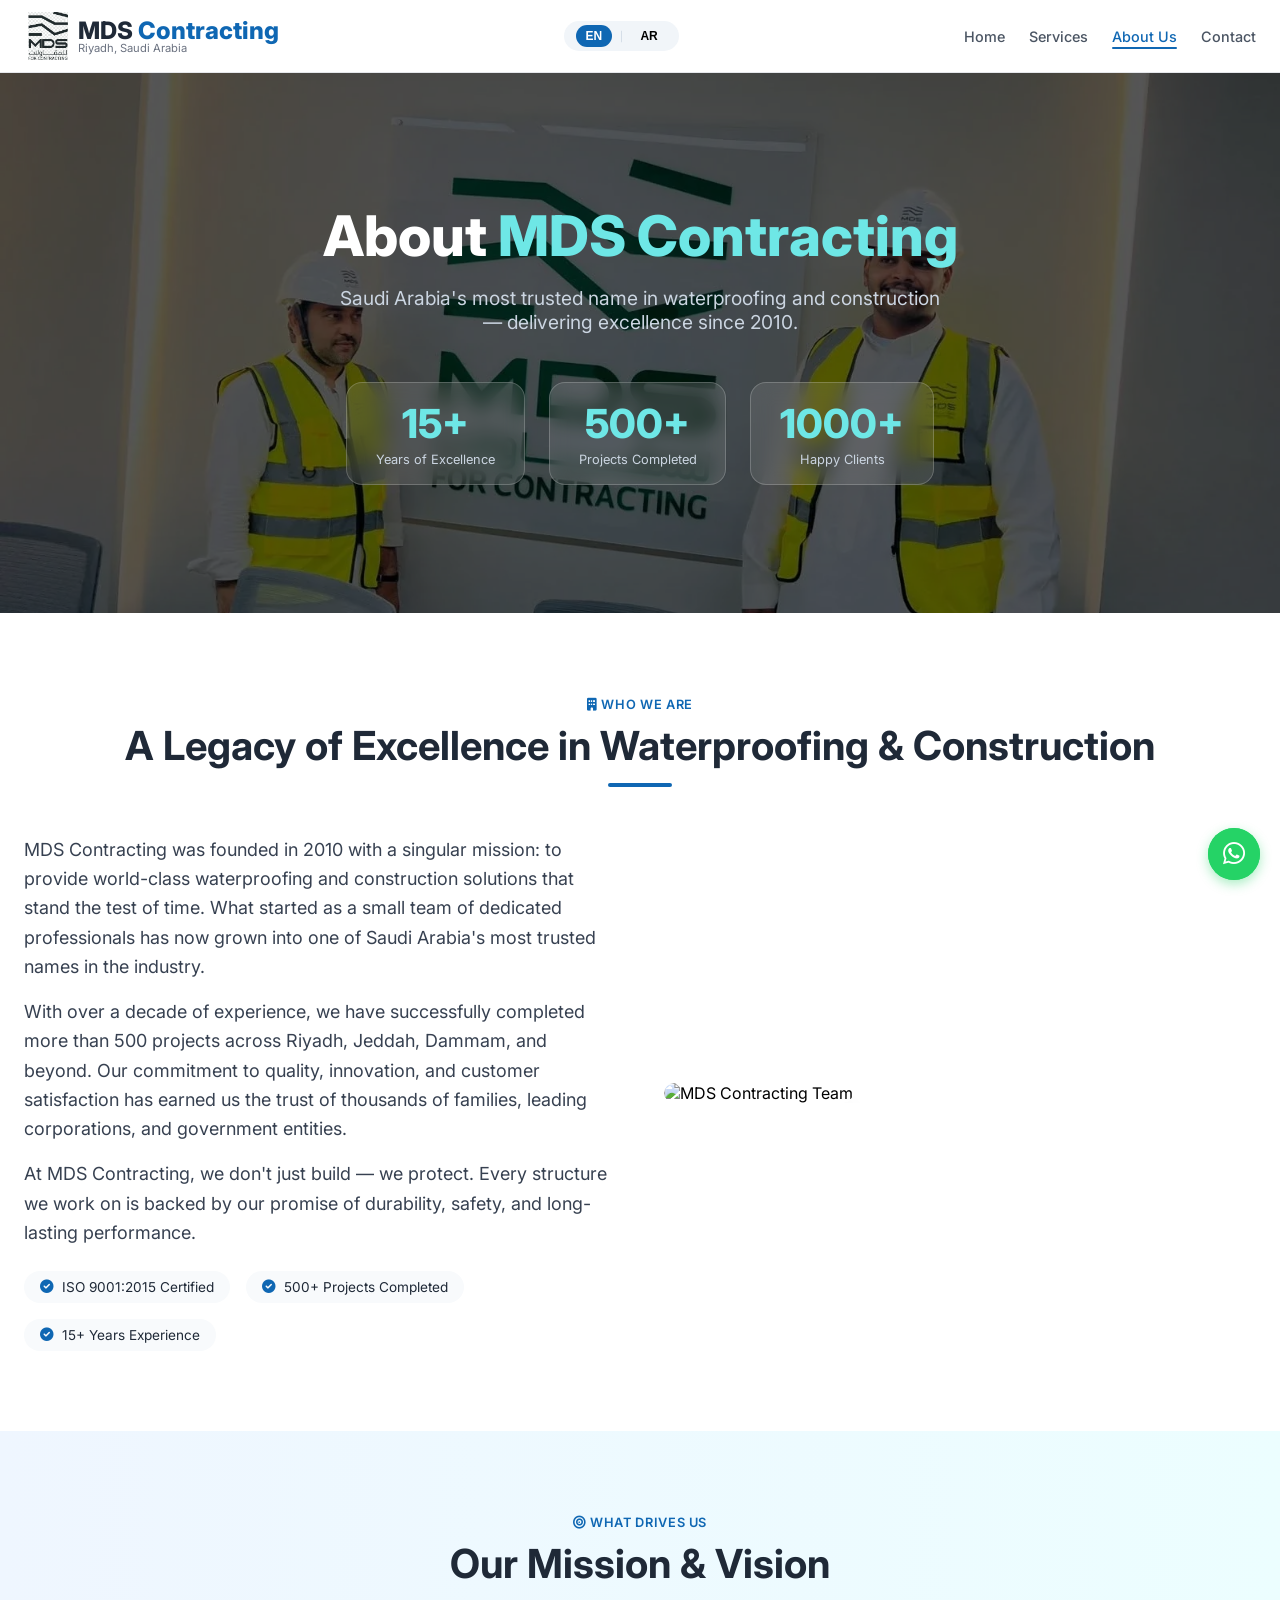
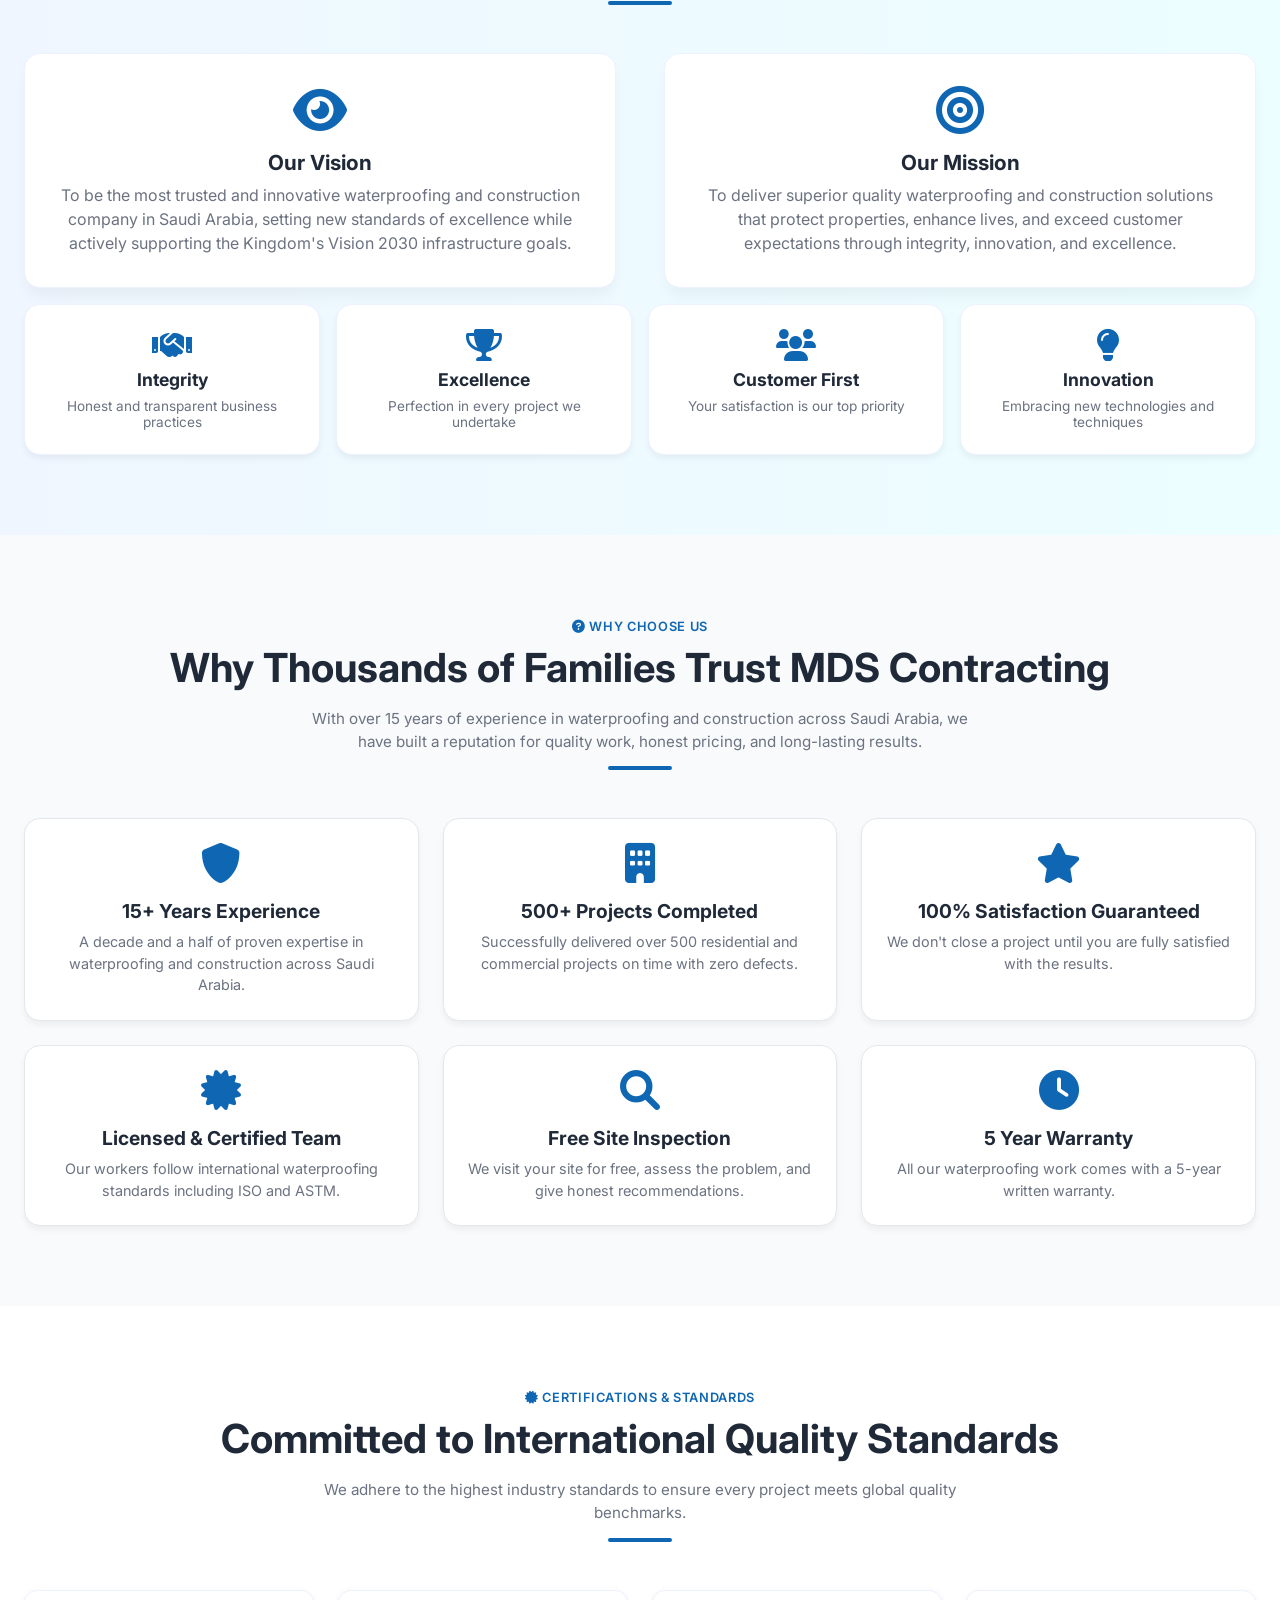
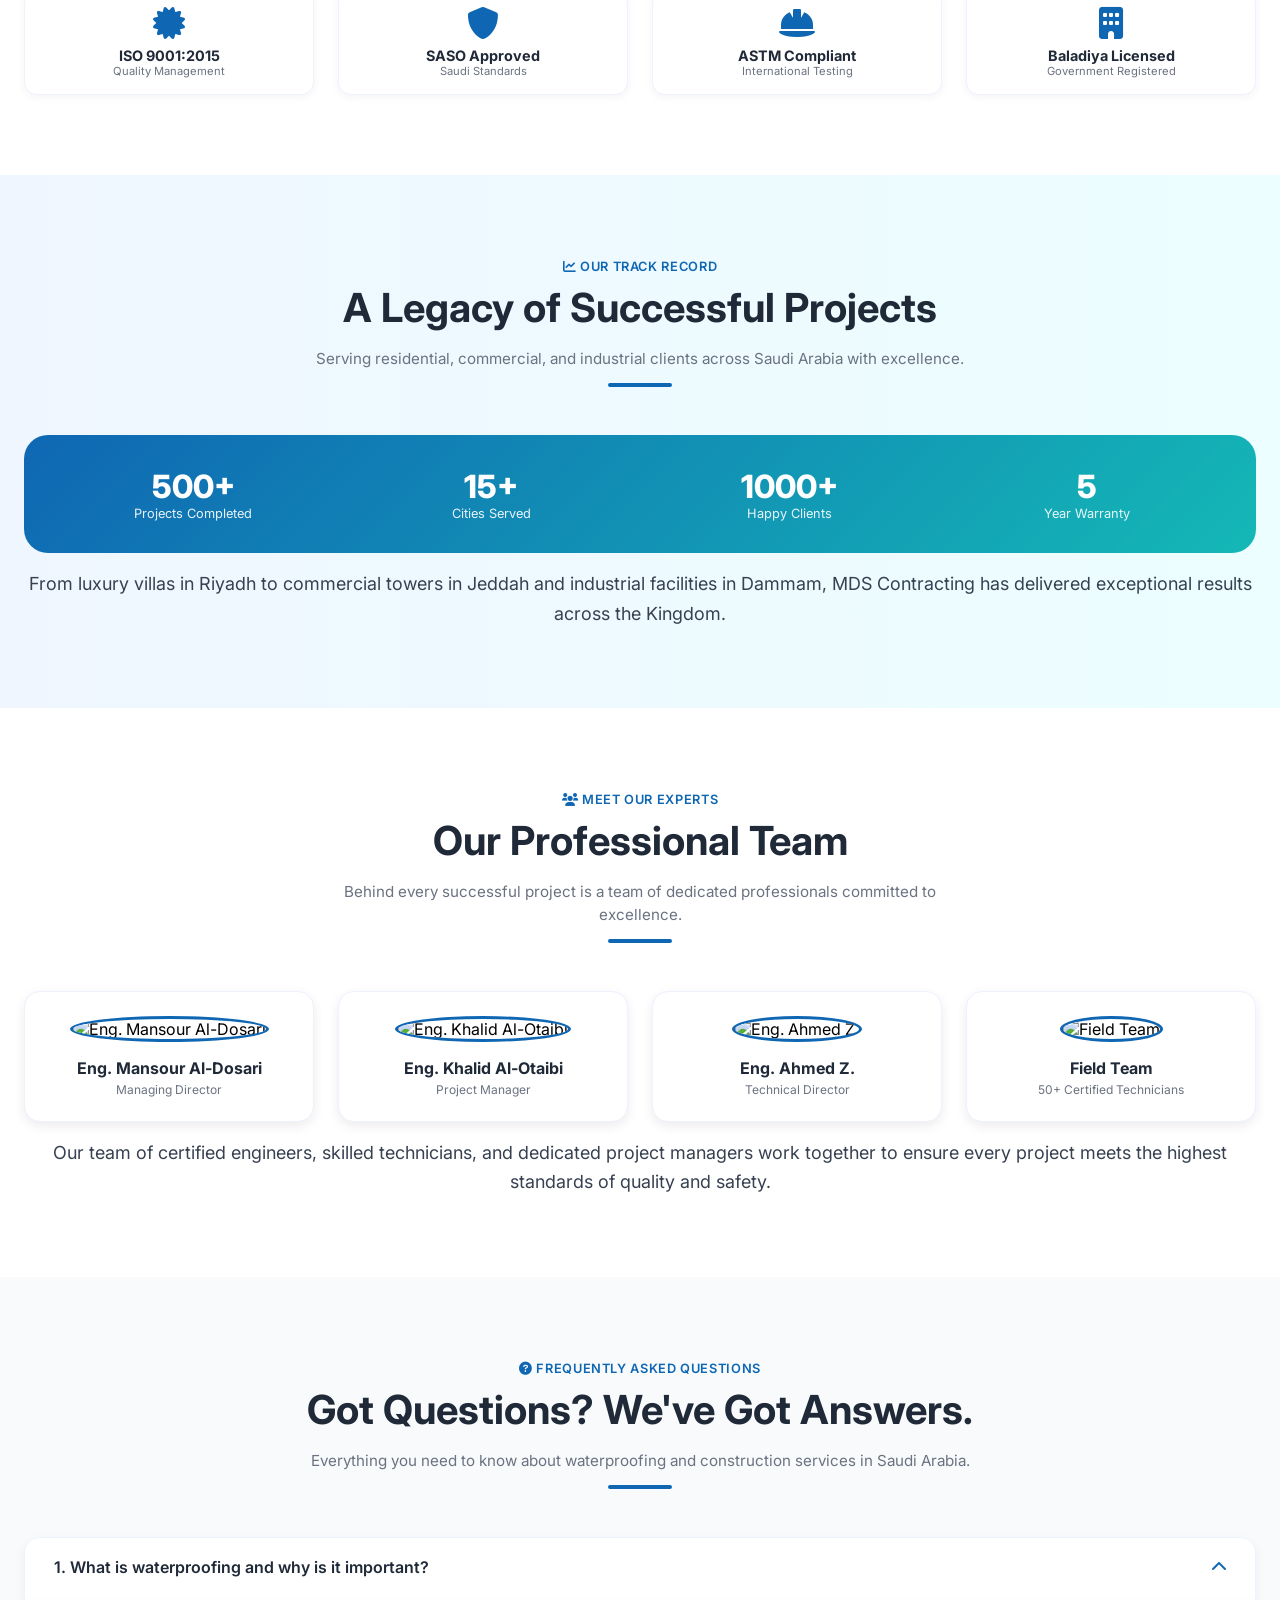
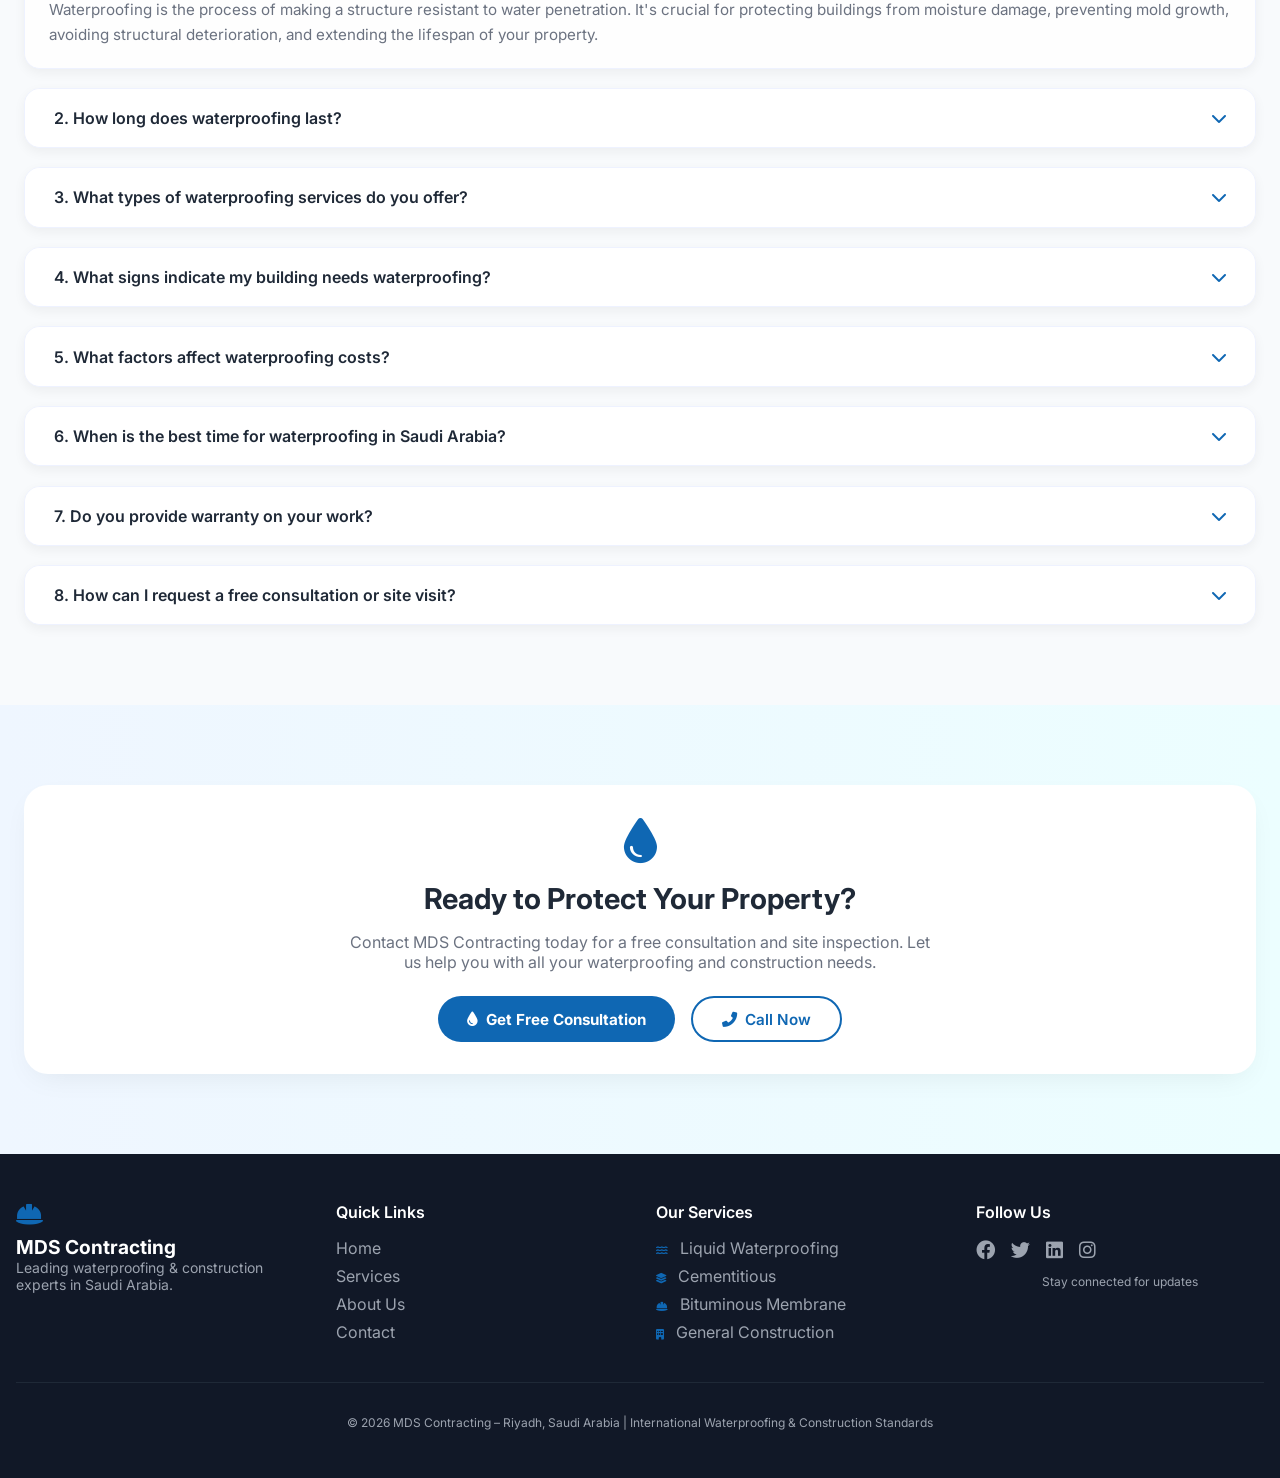
==== commit 67407b86: "convert images into webp" ====
--- a/about.html
+++ b/about.html
@@ -13,7 +13,7 @@
   <nav class="navbar" id="navbar">
     <div class="nav-container">
       <div class="logo-area">
-        <img src="mds logo.jpeg" alt="MDS Logo" class="logo-img" onerror="this.src='https://placehold.co/200x200/0f67b3/white?text=MDS'">
+        <img src="images/other/mds logo.webp" alt="MDS Logo" class="logo-img" onerror="this.src='https://placehold.co/200x200/0f67b3/white?text=MDS'">
         <div><h1 class="logo-text">MDS <span class="text-primary">Contracting</span></h1><p class="logo-subtext">Riyadh, Saudi Arabia</p></div>
       </div>
       <div class="lang-center">
@@ -39,7 +39,7 @@
 
   <main>
     <section class="page-hero-section">
-      <img src="mds background.jpeg" alt="About MDS Contracting" class="hero-bg-image">
+      <img src="images/other/mds background.webp" alt="About MDS Contracting" class="hero-bg-image">
       <div class="page-hero-overlay"></div>
       <div class="page-hero-content">
         <h1 class="page-hero-title"><span data-en="About" data-ar="عن">About</span> <span class="hero-accent" data-en="MDS Contracting" data-ar="MDS المقاولات">MDS Contracting</span></h1>
--- a/style.css
+++ b/style.css
@@ -544,6 +544,32 @@
   .contact-hero-section { min-height: 30vh; padding: 2rem 0.8rem; }
   .contact-hero-title { font-size: 1.5rem; }
   .contact-hero-subtitle { font-size: 0.7rem; }
+}
+
+/* ======================== BREADCRUMB ======================== */
+.page-breadcrumb {
+  position: relative;
+  z-index: 2;
+  display: flex;
+  align-items: center;
+  justify-content: center;
+  gap: 0.5rem;
+  margin-bottom: 1.3rem;
+  font-size: 0.85rem;
+  color: #cbd5e1;
+  flex-wrap: wrap;
+}
+.page-breadcrumb a {
+  color: #cbd5e1;
+  text-decoration: none;
+  transition: color 0.3s ease;
+}
+.page-breadcrumb a:hover { color: var(--accent); }
+.page-breadcrumb i.fa-chevron-right { font-size: 0.6rem; color: #64748b; }
+.page-breadcrumb .breadcrumb-current { color: white; font-weight: 600; }
+.rtl .page-breadcrumb i.fa-chevron-right { transform: scaleX(-1); }
+@media (max-width: 480px) {
+  .page-breadcrumb { font-size: 0.7rem; gap: 0.35rem; margin-bottom: 0.9rem; }
 }
 
 /* ======================== PAGE HERO (About) ======================== */
@@ -721,7 +747,7 @@
 @media (min-width: 768px) { .zoom-img { height: 20rem; } }
 @media (max-width: 480px) { .zoom-img { height: 10rem; } }
 
-/* ======================== SERVICES GRID - FLIP CARDS - LEFT ANIMATION ======================== */
+/* ======================== SERVICES GRID - STATIC CARDS - LEFT ANIMATION ======================== */
 .services-grid {
   display: grid;
   gap: 1.5rem;
@@ -740,102 +766,61 @@
 .flip-card {
   background-color: transparent;
   width: 100%;
-  height: 520px;
-  perspective: 1500px;
-  cursor: pointer;
-}
-.flip-card-inner {
-  position: relative;
+  height: 480px;
+}
+.flip-card-front {
   width: 100%;
   height: 100%;
-  transition: transform 0.6s cubic-bezier(0.23, 1, 0.32, 1);
-  transform-style: preserve-3d;
-  border-radius: 1.2rem;
-}
-.flip-card.flipped .flip-card-inner { transform: rotateY(180deg); }
-.flip-card-front, .flip-card-back {
-  position: absolute;
-  width: 100%;
-  height: 100%;
-  backface-visibility: hidden;
+  background-color: white;
+  display: flex;
+  flex-direction: column;
+  border: 1px solid #eef2ff;
   border-radius: 1.2rem;
   overflow: hidden;
   box-shadow: 0 20px 30px -12px rgba(0,0,0,0.15);
-}
-.flip-card-front {
-  background-color: white;
-  display: flex;
-  flex-direction: column;
-  border: 1px solid #eef2ff;
   transition: all 0.3s ease;
 }
 .card-img { 
   width: 100%; 
-  height: 70%; 
+  height: 55%; 
   object-fit: cover; 
 }
 .card-body {
-  height: 30%;
-  padding: 1rem;
+  height: 45%;
+  padding: 1.2rem;
   text-align: center;
   display: flex;
   flex-direction: column;
+  align-items: center;
   justify-content: center;
   background: white;
   transition: all 0.3s ease;
 }
 .card-title { font-size: 1.2rem; font-weight: 700; color: #1f2937; margin-bottom: 0.3rem; text-align: center; }
-.card-text { color: #6b7280; font-size: 0.85rem; line-height: 1.4; text-align: center; }
+.card-text { color: #6b7280; font-size: 0.85rem; line-height: 1.4; text-align: center; margin-bottom: 1rem; }
 .flip-card-front:hover {
   border: 1px solid var(--primary);
   box-shadow: 0 20px 30px -12px rgba(15,103,179,0.25);
-}
-.flip-card-front:hover .card-body {
-  background: linear-gradient(135deg, #ffffff 0%, #e0f2fe 100%);
+  transform: translateY(-5px);
 }
 .flip-card-front:hover .card-title { color: var(--primary); }
-.flip-card-back {
-  background: linear-gradient(135deg, var(--primary), var(--accent));
-  color: white;
-  transform: rotateY(180deg);
-  display: flex;
-  flex-direction: column;
-  justify-content: center;
-  align-items: center;
-  padding: 1.5rem;
-  overflow-y: auto;
-  text-align: center;
-}
-.flip-card-back h3 {
-  font-size: 1.3rem;
-  font-weight: 700;
-  text-align: center;
-  margin-bottom: 1rem;
-  color: white;
-}
-.flip-details { width: 100%; text-align: left; margin-top: 0.5rem; }
-.flip-details p {
-  margin: 0.6rem 0;
+
+.card-more-btn {
+  display: inline-flex;
+  align-items: center;
+  gap: 0.5rem;
+  padding: 0.6rem 1.4rem;
+  background: var(--primary);
+  color: white !important;
+  border-radius: 2rem;
+  font-weight: 600;
   font-size: 0.85rem;
-  line-height: 1.4;
-  display: flex;
-  align-items: flex-start;
-  gap: 0.6rem;
-  text-align: left;
-}
-.flip-details p i { margin-top: 0.2rem; flex-shrink: 0; font-size: 0.8rem; color: white; }
-.flip-details .best-for {
-  margin-top: 1rem;
-  padding-top: 0.75rem;
-  border-top: 1px solid rgba(255,255,255,0.3);
-  font-weight: 700;
-  font-size: 0.9rem;
-  text-align: center;
-  display: flex;
-  align-items: center;
-  justify-content: center;
-  gap: 0.5rem;
-}
+  text-decoration: none;
+  transition: all 0.3s ease;
+}
+.card-more-btn i { font-size: 0.75rem; transition: transform 0.3s ease; }
+.card-more-btn:hover { background: var(--primary-dark); transform: translateX(3px); }
+.card-more-btn:hover i { transform: translateX(3px); }
 
 @media (min-width: 640px) { 
   .services-grid { grid-template-columns: repeat(2, 1fr); } 
@@ -845,41 +830,33 @@
 }
 
 @media (max-width: 768px) {
-  .flip-card { height: 420px; }
-  .card-body { padding: 0.7rem; }
+  .flip-card { height: 400px; }
+  .card-body { padding: 0.9rem; }
   .card-title { font-size: 0.95rem; }
-  .card-text { font-size: 0.7rem; }
-  .flip-card-back { padding: 0.8rem; }
-  .flip-card-back h3 { font-size: 1rem; }
-  .flip-details p { font-size: 0.7rem; margin: 0.4rem 0; }
-}
-
-@media (max-width: 480px) {
-  .flip-card { height: 350px; }
-  .card-img { height: 65%; }
+  .card-text { font-size: 0.7rem; margin-bottom: 0.6rem; }
+  .card-more-btn { padding: 0.5rem 1.1rem; font-size: 0.75rem; }
+}
+
+@media (max-width: 480px) {
+  .flip-card { height: 340px; }
+  .card-img { height: 50%; }
   .card-body { 
-    height: 35%; 
-    padding: 0.5rem; 
+    height: 50%; 
+    padding: 0.6rem; 
   }
   .card-title { font-size: 0.85rem; margin-bottom: 0.2rem; }
-  .card-text { font-size: 0.65rem; }
-  .flip-card-back { padding: 0.6rem; }
-  .flip-card-back h3 { font-size: 0.85rem; margin-bottom: 0.5rem; }
-  .flip-details p { font-size: 0.6rem; margin: 0.3rem 0; gap: 0.4rem; }
-  .flip-details p i { font-size: 0.6rem; }
-  .flip-details .best-for { font-size: 0.7rem; margin-top: 0.5rem; padding-top: 0.4rem; }
+  .card-text { font-size: 0.65rem; margin-bottom: 0.5rem; }
+  .card-more-btn { padding: 0.4rem 0.9rem; font-size: 0.7rem; }
   .services-grid { gap: 0.8rem; }
 }
 
 @media (max-width: 360px) {
-  .flip-card { height: 300px; }
-  .card-img { height: 60%; }
-  .card-body { padding: 0.3rem; height: 40%; }
+  .flip-card { height: 310px; }
+  .card-img { height: 48%; }
+  .card-body { padding: 0.4rem; height: 52%; }
   .card-title { font-size: 0.75rem; }
-  .card-text { font-size: 0.55rem; }
-  .flip-card-back { padding: 0.4rem; }
-  .flip-card-back h3 { font-size: 0.75rem; }
-  .flip-details p { font-size: 0.55rem; margin: 0.2rem 0; }
+  .card-text { font-size: 0.55rem; margin-bottom: 0.4rem; }
+  .card-more-btn { padding: 0.35rem 0.8rem; font-size: 0.6rem; }
 }
 
 /* ======================== STATS ======================== */
@@ -1941,4 +1918,365 @@
     margin-bottom: 0.6rem;
     gap: 0.3rem;
   }
+}
+
+/* ===== CAROUSEL / SLIDER ===== */
+.carousel-wrapper {
+  max-width: 900px;
+  margin: 0 auto 2rem;
+  position: relative;
+  border-radius: 1.5rem;
+  overflow: hidden;
+  background: #f1f5f9;
+  box-shadow: 0 20px 40px -12px rgba(0, 0, 0, 0.15);
+}
+
+.carousel-container {
+  position: relative;
+  width: 100%;
+  overflow: hidden;
+  border-radius: 1.5rem;
+}
+
+.carousel-track {
+  display: flex;
+  transition: transform 0.5s ease-in-out;
+  will-change: transform;
+}
+
+.carousel-slide {
+  flex: 0 0 100%;
+  aspect-ratio: 16 / 9;
+  background: #1f2937;
+}
+
+.carousel-slide img {
+  width: 100%;
+  height: 100%;
+  object-fit: cover;
+  display: block;
+  pointer-events: none;
+}
+
+/* Arrows */
+.carousel-btn {
+  position: absolute;
+  top: 50%;
+  transform: translateY(-50%);
+  z-index: 10;
+  background: rgba(255, 255, 255, 0.85);
+  border: none;
+  width: 44px;
+  height: 44px;
+  border-radius: 50%;
+  display: flex;
+  align-items: center;
+  justify-content: center;
+  cursor: pointer;
+  font-size: 1.2rem;
+  color: #1f2937;
+  box-shadow: 0 4px 12px rgba(0,0,0,0.15);
+  transition: all 0.2s ease;
+  backdrop-filter: blur(4px);
+}
+.carousel-btn:hover {
+  background: #ffffff;
+  box-shadow: 0 6px 20px rgba(15, 103, 179, 0.3);
+  color: var(--primary);
+}
+.carousel-btn.prev { left: 12px; }
+.carousel-btn.next { right: 12px; }
+.carousel-btn:active { transform: translateY(-50%) scale(0.92); }
+
+/* Dots */
+.carousel-dots {
+  position: absolute;
+  bottom: 16px;
+  left: 50%;
+  transform: translateX(-50%);
+  z-index: 10;
+  display: flex;
+  gap: 8px;
+  background: rgba(0,0,0,0.35);
+  padding: 6px 14px;
+  border-radius: 30px;
+  backdrop-filter: blur(4px);
+}
+.carousel-dot {
+  width: 10px;
+  height: 10px;
+  border-radius: 50%;
+  background: rgba(255,255,255,0.5);
+  cursor: pointer;
+  transition: all 0.3s ease;
+  border: none;
+}
+.carousel-dot.active {
+  background: #ffffff;
+  width: 24px;
+  border-radius: 6px;
+}
+.carousel-dot:hover {
+  background: rgba(255,255,255,0.9);
+}
+
+/* Responsive */
+@media (max-width: 768px) {
+  .carousel-btn {
+    width: 34px;
+    height: 34px;
+    font-size: 0.9rem;
+  }
+  .carousel-btn.prev { left: 6px; }
+  .carousel-btn.next { right: 6px; }
+  .carousel-dots { gap: 6px; padding: 4px 10px; }
+  .carousel-dot { width: 8px; height: 8px; }
+  .carousel-dot.active { width: 18px; }
+}
+
+@media (max-width: 480px) {
+  .carousel-wrapper { border-radius: 0.8rem; }
+  .carousel-container { border-radius: 0.8rem; }
+  .carousel-slide { aspect-ratio: 4 / 3; }
+  .carousel-btn {
+    width: 28px;
+    height: 28px;
+    font-size: 0.7rem;
+  }
+  .carousel-btn.prev { left: 4px; }
+  .carousel-btn.next { right: 4px; }
+  .carousel-dots { bottom: 10px; gap: 4px; padding: 3px 8px; }
+  .carousel-dot { width: 6px; height: 6px; }
+  .carousel-dot.active { width: 14px; }
+}
+
+.showcase-category-title {
+  display: flex;
+  align-items: center;
+  gap: 0.6rem;
+  font-size: 1.15rem;
+  font-weight: 700;
+  color: var(--dark-navy);
+  margin: 3rem 0 1.2rem;
+}
+.showcase-category-title:first-of-type { margin-top: 0.5rem; }
+.showcase-category-title i { color: var(--primary); font-size: 1.1rem; }
+
+/* ===== BEFORE / AFTER SLIDER (Our Projects - Home Page) ===== */
+.ba-gallery-grid {
+  display: grid;
+  grid-template-columns: 1fr;
+  gap: 1.5rem;
+  max-width: 1100px;
+  margin: 0 auto;
+}
+@media (min-width: 768px) {
+  .ba-gallery-grid { grid-template-columns: repeat(2, 1fr); }
+}
+@media (min-width: 1024px) {
+  .ba-gallery-grid { grid-template-columns: repeat(3, 1fr); }
+}
+.ba-gallery-grid .ba-slider-wrapper {
+  max-width: none;
+  margin: 0;
+}
+
+.ba-slider-wrapper {
+  max-width: 900px;
+  margin: 0 auto 1.5rem;
+  border-radius: 1.5rem;
+  overflow: hidden;
+  box-shadow: 0 20px 40px -12px rgba(0, 0, 0, 0.25);
+  background: var(--dark-navy);
+  position: relative;
+  user-select: none;
+  -webkit-user-select: none;
+  touch-action: none;
+}
+
+.ba-slider-container {
+  position: relative;
+  width: 100%;
+  padding-bottom: 66.67%;
+  background: #1f2937;
+  overflow: hidden;
+}
+
+.ba-slider-container img {
+  position: absolute;
+  top: 0;
+  left: 0;
+  width: 100%;
+  height: 100%;
+  object-fit: cover;
+  display: block;
+  pointer-events: none;
+  -webkit-user-drag: none;
+}
+
+.ba-img-before {
+  z-index: 1;
+}
+
+.ba-img-after-wrap {
+  position: absolute;
+  top: 0;
+  left: 0;
+  width: 100%;
+  height: 100%;
+  overflow: hidden;
+  z-index: 2;
+  transition: none;
+  clip-path: inset(0 50% 0 0);
+}
+.ba-img-after-wrap img {
+  width: 100%;
+  height: 100%;
+  left: 0;
+}
+
+.ba-handle {
+  position: absolute;
+  top: 0;
+  left: 50%;
+  width: 44px;
+  height: 100%;
+  z-index: 5;
+  transform: translateX(-50%);
+  cursor: ew-resize;
+  touch-action: none;
+  background: transparent;
+}
+.ba-handle::before {
+  content: '';
+  position: absolute;
+  top: 0;
+  left: 50%;
+  width: 4px;
+  height: 100%;
+  background: rgba(255, 255, 255, 0.7);
+  transform: translateX(-50%);
+  box-shadow: 0 0 12px rgba(0, 0, 0, 0.4);
+  border-radius: 2px;
+  transition: background 0.2s;
+}
+.ba-handle:hover::before,
+.ba-handle.active::before {
+  background: #ffffff;
+  box-shadow: 0 0 20px rgba(15, 103, 179, 0.6);
+}
+
+.ba-knob {
+  position: absolute;
+  top: 50%;
+  left: 50%;
+  transform: translate(-50%, -50%);
+  width: 52px;
+  height: 52px;
+  background: #ffffff;
+  border-radius: 50%;
+  box-shadow: 0 4px 20px rgba(0, 0, 0, 0.35);
+  display: flex;
+  flex-direction: column;
+  align-items: center;
+  justify-content: center;
+  transition: transform 0.2s, box-shadow 0.2s;
+  border: 2px solid rgba(255, 255, 255, 0.9);
+}
+.ba-handle:hover .ba-knob,
+.ba-handle.active .ba-knob {
+  transform: translate(-50%, -50%) scale(1.08);
+  box-shadow: 0 6px 28px rgba(15, 103, 179, 0.45);
+  border-color: var(--primary);
+}
+.ba-knob svg {
+  width: 20px;
+  height: 20px;
+  fill: none;
+  stroke: #1f2937;
+  stroke-width: 2.5;
+  stroke-linecap: round;
+  stroke-linejoin: round;
+}
+.ba-handle:hover .ba-knob svg path,
+.ba-handle.active .ba-knob svg path {
+  stroke: var(--primary);
+}
+
+.ba-labels {
+  position: absolute;
+  bottom: 1.5rem;
+  left: 0;
+  right: 0;
+  z-index: 6;
+  display: flex;
+  justify-content: space-between;
+  padding: 0 1.5rem;
+  pointer-events: none;
+  font-weight: 700;
+  font-size: 0.9rem;
+  letter-spacing: 0.04em;
+  text-transform: uppercase;
+  color: rgba(255, 255, 255, 0.9);
+  text-shadow: 0 2px 12px rgba(0, 0, 0, 0.5);
+}
+.ba-label-before {
+  background: rgba(0, 0, 0, 0.55);
+  padding: 0.3rem 1.2rem;
+  border-radius: 2rem;
+  backdrop-filter: blur(4px);
+  border: 1px solid rgba(255, 255, 255, 0.15);
+}
+.ba-label-after {
+  background: rgba(15, 103, 179, 0.75);
+  padding: 0.3rem 1.2rem;
+  border-radius: 2rem;
+  backdrop-filter: blur(4px);
+  border: 1px solid rgba(255, 255, 255, 0.15);
+}
+
+.ba-drag-hint {
+  position: absolute;
+  bottom: 5rem;
+  left: 50%;
+  transform: translateX(-50%);
+  z-index: 4;
+  color: rgba(255, 255, 255, 0.4);
+  font-size: 0.7rem;
+  letter-spacing: 0.06em;
+  background: rgba(0, 0, 0, 0.3);
+  padding: 0.2rem 1rem;
+  border-radius: 2rem;
+  backdrop-filter: blur(4px);
+  white-space: nowrap;
+  pointer-events: none;
+  opacity: 1;
+  transition: opacity 0.6s;
+}
+.ba-drag-hint.hidden { opacity: 0; }
+
+.ba-project-caption {
+  text-align: center;
+  font-weight: 700;
+  font-size: 1rem;
+  color: #1f2937;
+  margin-top: 0.75rem;
+}
+
+@media (max-width: 768px) {
+  .ba-slider-container { padding-bottom: 75%; }
+  .ba-knob { width: 42px; height: 42px; }
+  .ba-knob svg { width: 16px; height: 16px; }
+  .ba-labels { font-size: 0.7rem; padding: 0 0.8rem; bottom: 1rem; }
+  .ba-label-before, .ba-label-after { padding: 0.2rem 0.8rem; }
+  .ba-drag-hint { font-size: 0.55rem; bottom: 4rem; }
+}
+@media (max-width: 480px) {
+  .ba-slider-wrapper { border-radius: 0.8rem; margin-bottom: 1rem; }
+  .ba-slider-container { padding-bottom: 80%; }
+  .ba-knob { width: 36px; height: 36px; }
+  .ba-knob svg { width: 12px; height: 12px; }
+  .ba-labels { font-size: 0.55rem; padding: 0 0.5rem; bottom: 0.7rem; }
+  .ba-label-before, .ba-label-after { padding: 0.1rem 0.5rem; }
+  .ba-drag-hint { font-size: 0.45rem; bottom: 3.2rem; padding: 0.1rem 0.5rem; }
 }
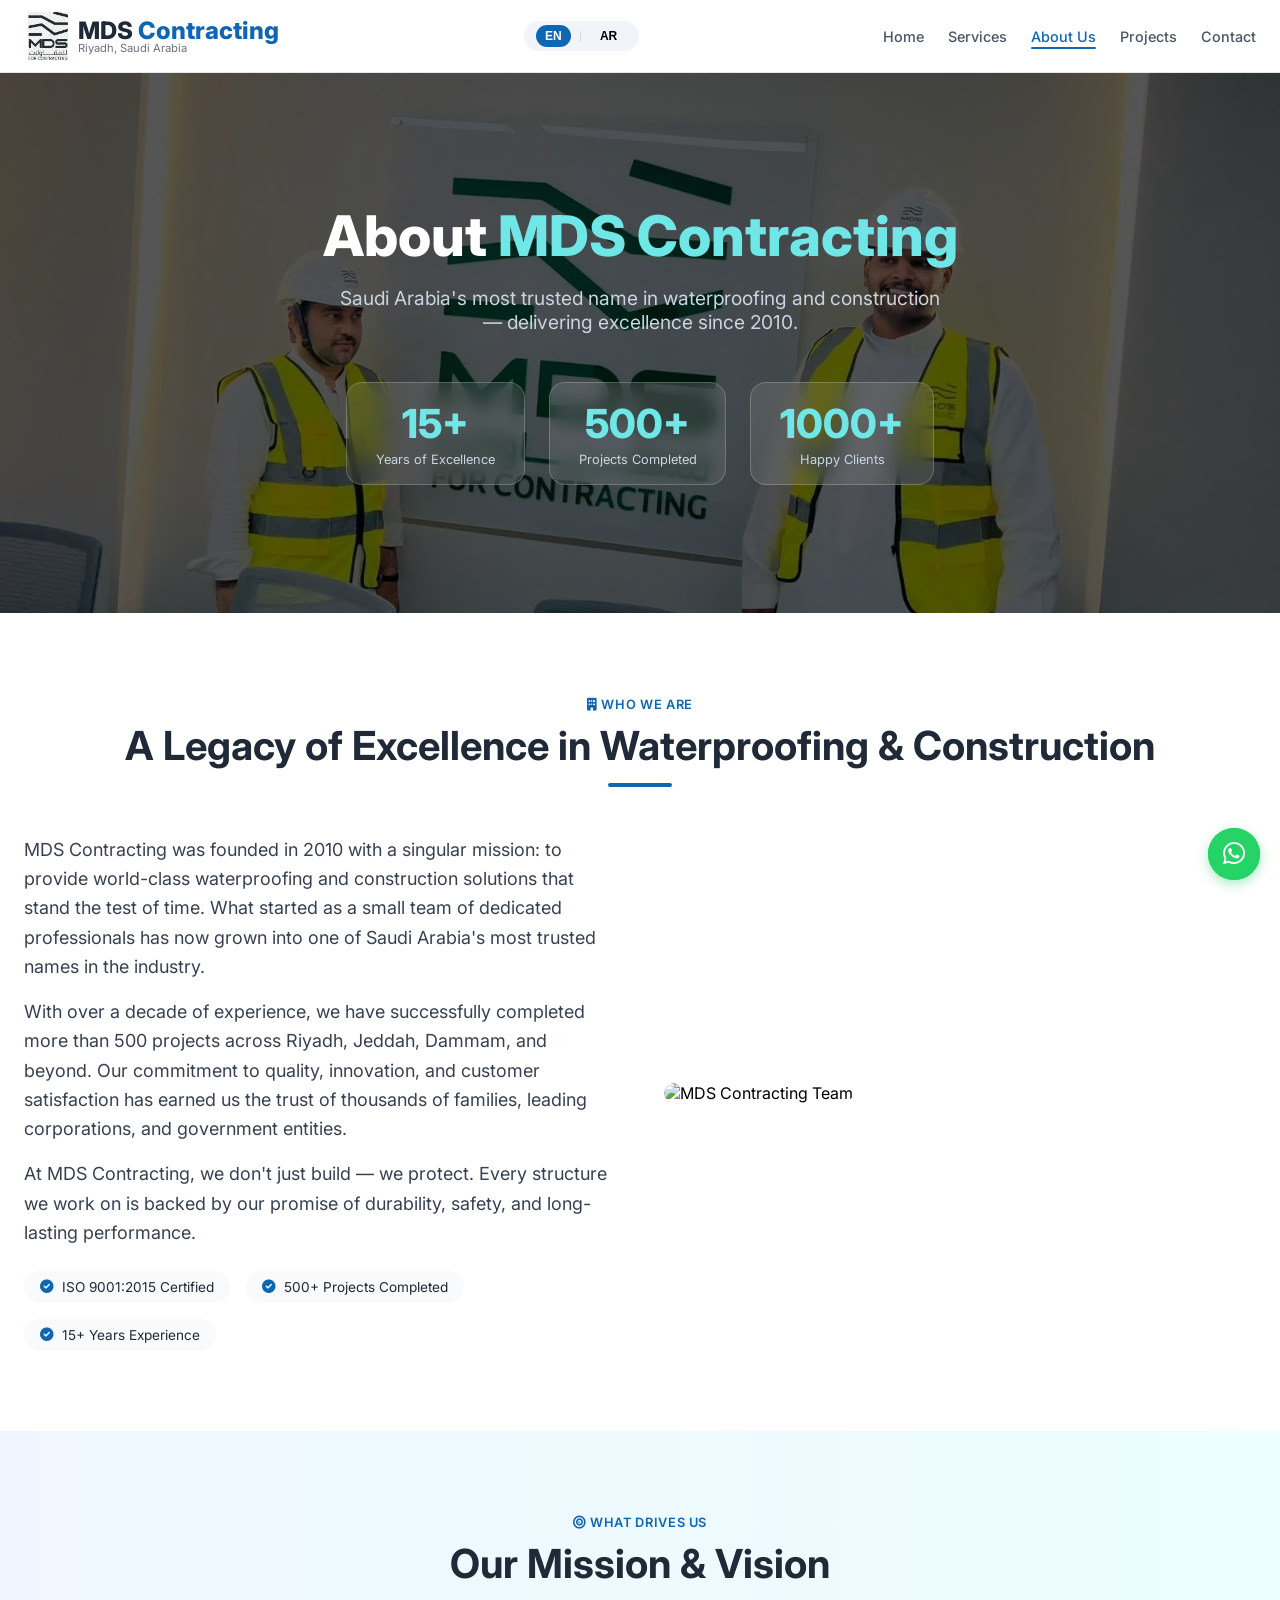
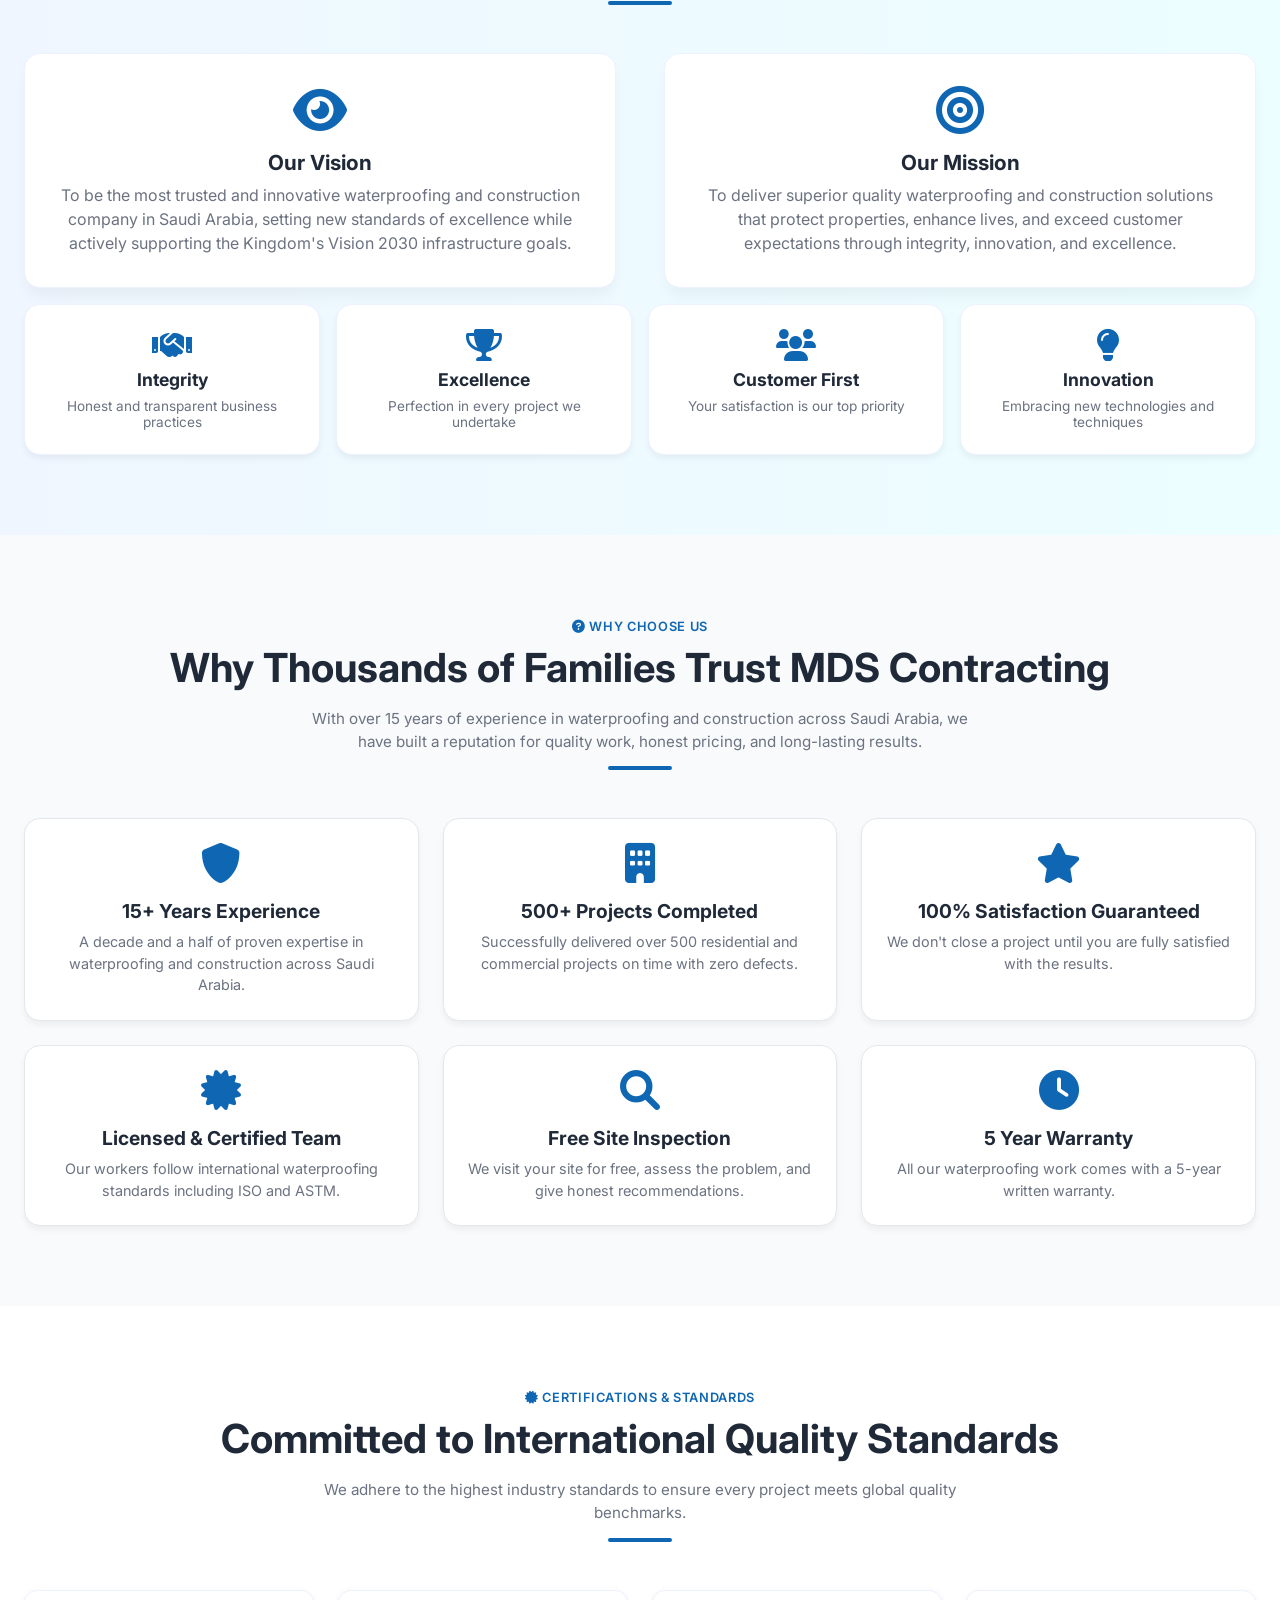
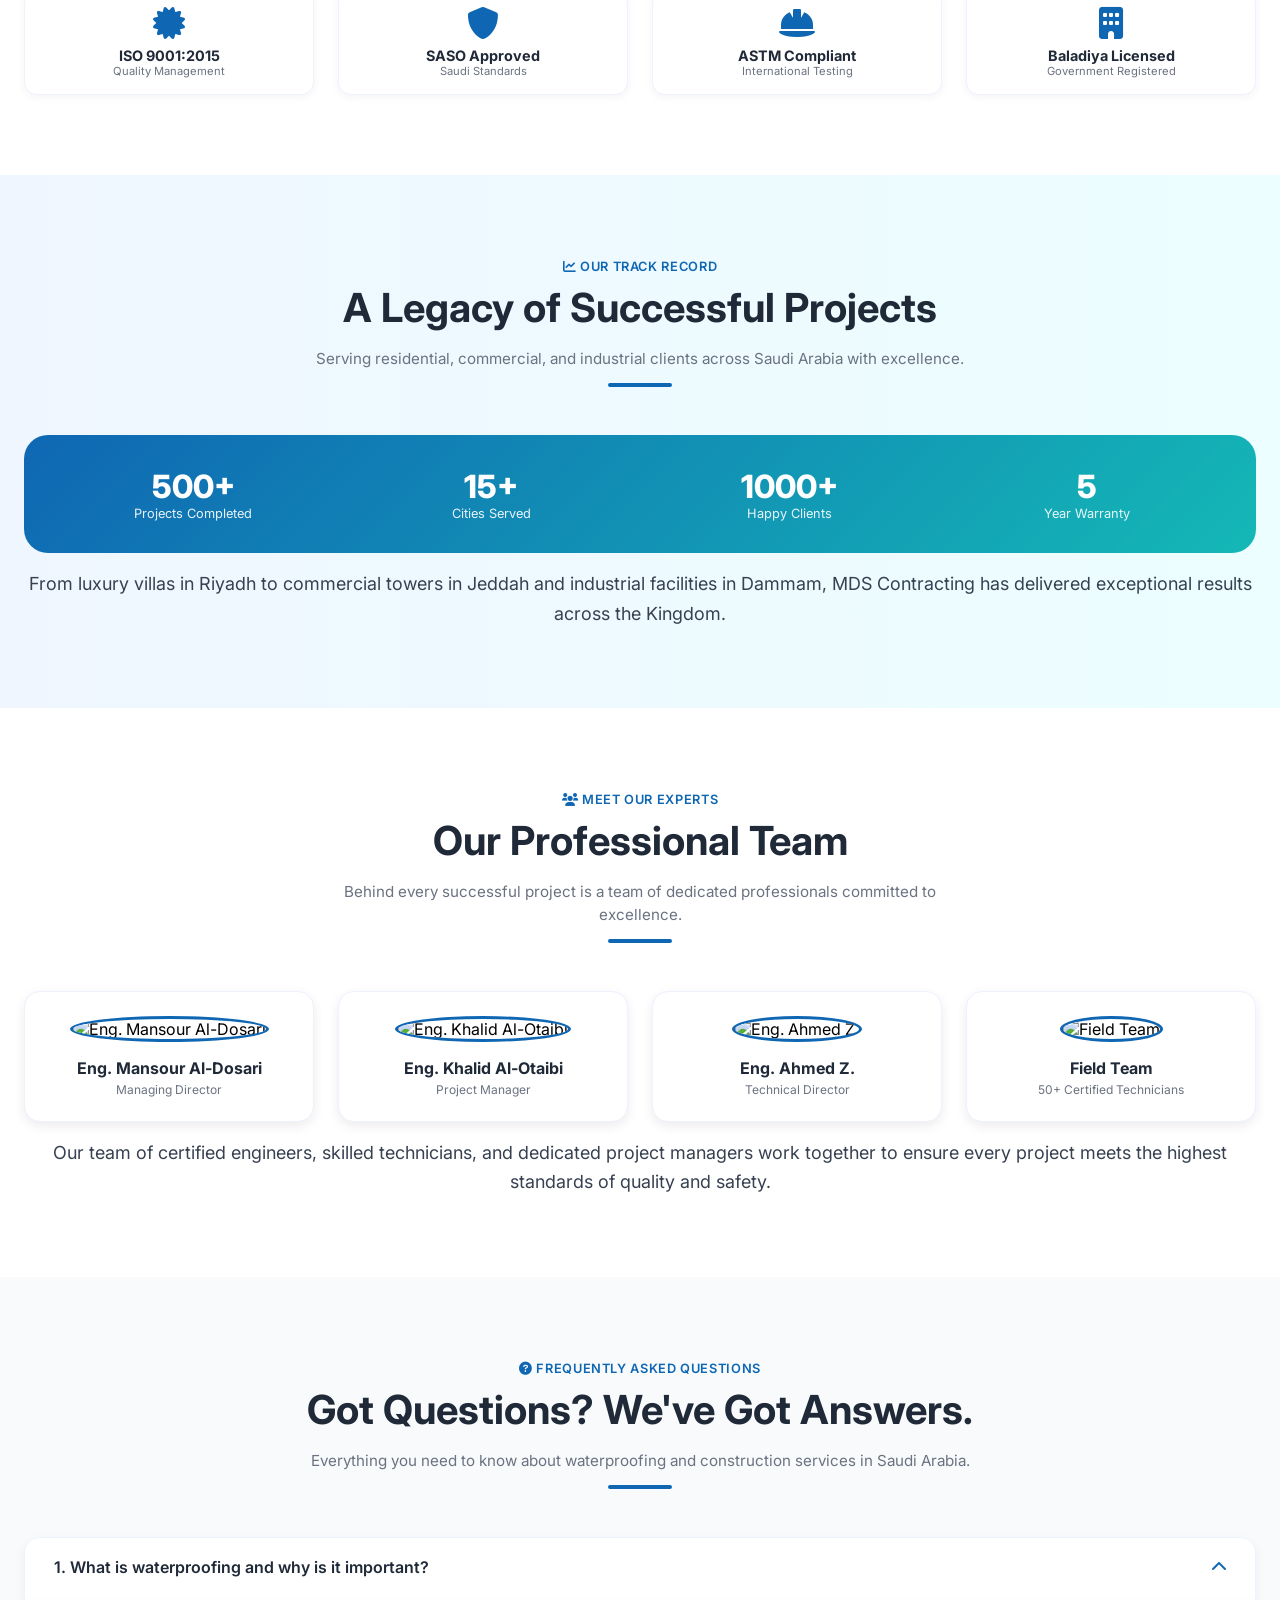
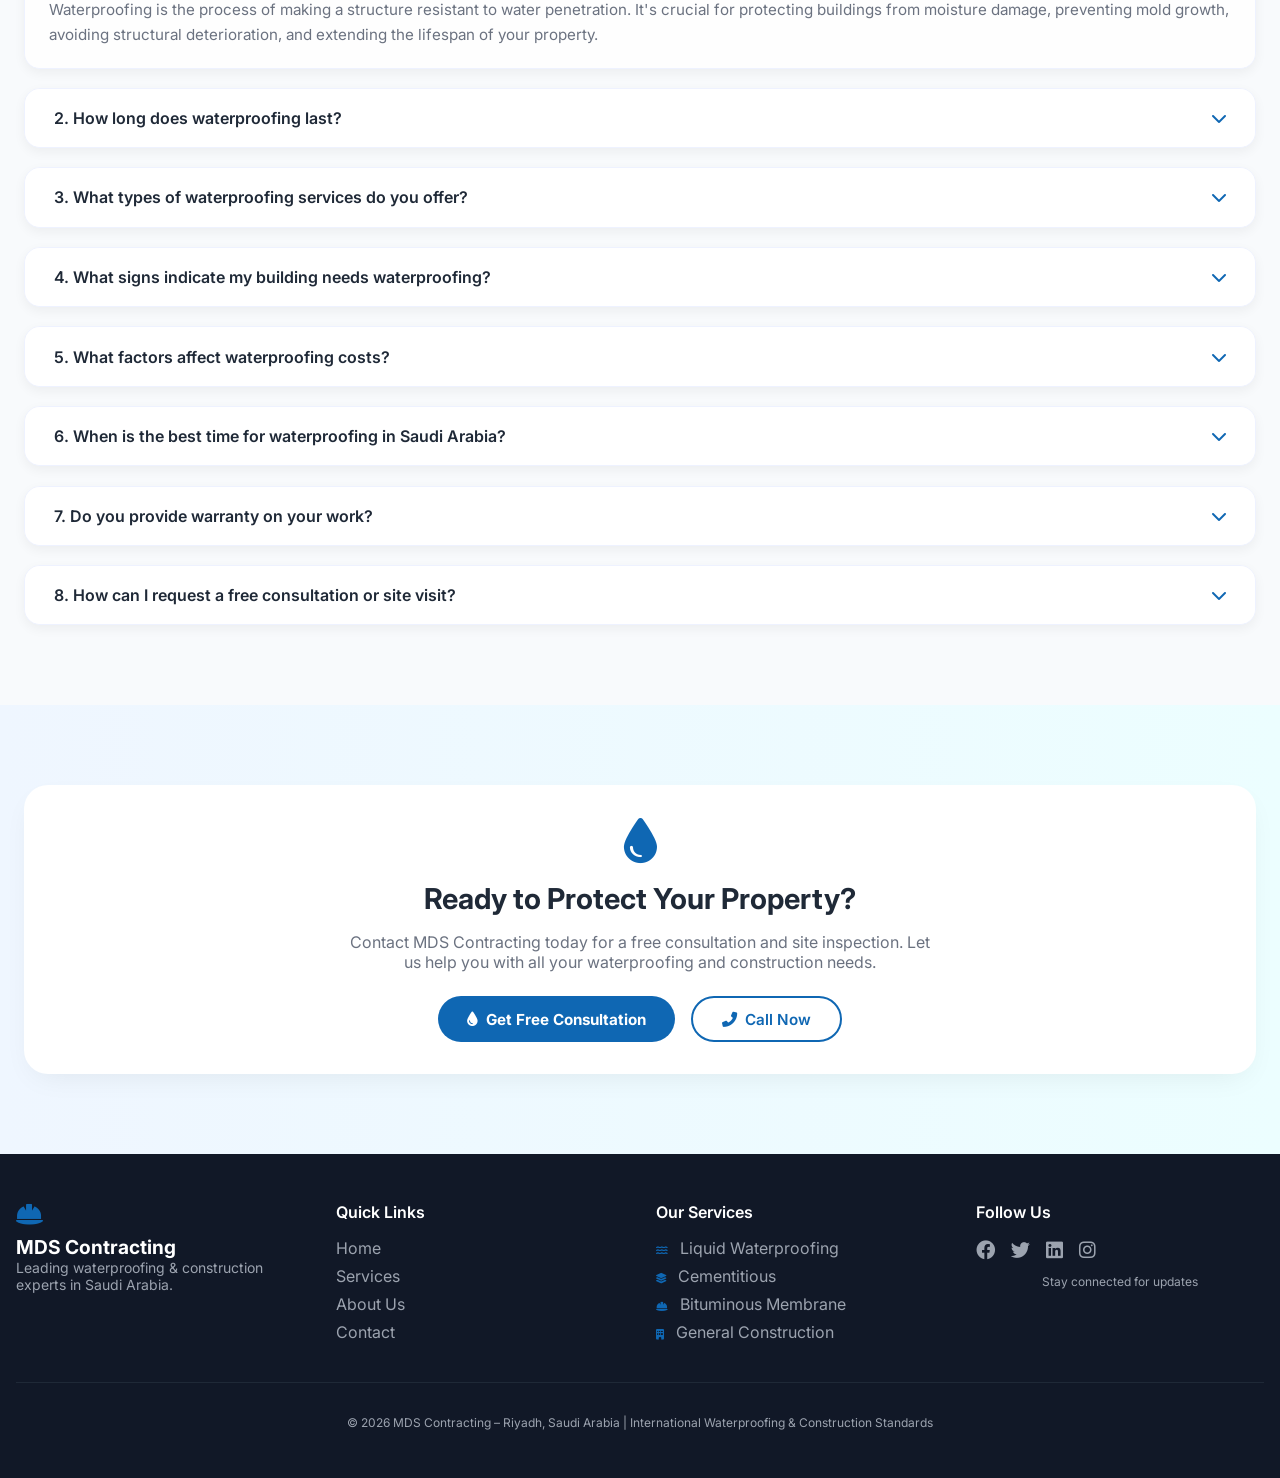
==== commit 9165110e: "update ui for mobile" ====
--- a/about.html
+++ b/about.html
@@ -26,6 +26,7 @@
         <a href="index.html" class="nav-link" data-en="Home" data-ar="الرئيسية">Home</a>
         <a href="services.html" class="nav-link" data-en="Services" data-ar="الخدمات">Services</a>
         <a href="about.html" class="nav-link active" data-en="About Us" data-ar="من نحن">About Us</a>
+        <a href="projects.html" class="nav-link" data-en="Projects" data-ar="مشاريعنا">Projects</a>
         <a href="contact.html" class="nav-link" data-en="Contact" data-ar="اتصل بنا">Contact</a>
       </div>
     </div>
@@ -33,6 +34,7 @@
       <a href="index.html" class="mobile-nav-link" data-en="Home" data-ar="الرئيسية">Home</a>
       <a href="services.html" class="mobile-nav-link" data-en="Services" data-ar="الخدمات">Services</a>
       <a href="about.html" class="mobile-nav-link active" data-en="About Us" data-ar="من نحن">About Us</a>
+      <a href="projects.html" class="nav-link" data-en="Projects" data-ar="مشاريعنا">Projects</a>
       <a href="contact.html" class="mobile-nav-link" data-en="Contact" data-ar="اتصل بنا">Contact</a>
     </div>
   </nav>
--- a/style.css
+++ b/style.css
@@ -169,27 +169,27 @@
 }
 
 @media (max-width: 480px) {
-  .nav-container { padding: 0.4rem 0.5rem; gap: 0.3rem; }
-  .logo-img { width: 28px; height: 28px; }
-  .logo-text { font-size: 0.75rem; }
-  .logo-subtext { font-size: 0.45rem; }
+  .nav-container { padding: 0.7rem 0.75rem; gap: 0.3rem; }
+  .logo-img { width: 34px; height: 34px; }
+  .logo-text { font-size: 0.8rem; }
+  .logo-subtext { font-size: 0.48rem; }
   .logo-area { gap: 0.3rem; }
-  .lang-center { padding: 0.1rem 0.3rem; gap: 0.15rem; }
-  .lang-btn-center { font-size: 0.5rem; padding: 0.1rem 0.25rem; }
-  .lang-divider { font-size: 0.5rem; }
-  .mobile-menu-btn { font-size: 1rem; padding: 0.15rem 0.2rem; }
+  .lang-center { padding: 0.15rem 0.35rem; gap: 0.15rem; }
+  .lang-btn-center { font-size: 0.55rem; padding: 0.15rem 0.3rem; }
+  .lang-divider { font-size: 0.55rem; }
+  .mobile-menu-btn { font-size: 1.3rem; padding: 0.2rem 0.3rem; }
   .mobile-menu { padding: 0.3rem 0.5rem 0.5rem; gap: 0.3rem; }
-  .mobile-nav-link { font-size: 0.75rem; padding: 0.3rem 0.5rem; }
+  .mobile-nav-link { font-size: 0.8rem; padding: 0.4rem 0.6rem; }
 }
 
 @media (max-width: 360px) {
-  .nav-container { padding: 0.3rem 0.35rem; gap: 0.2rem; }
-  .logo-img { width: 24px; height: 24px; }
-  .logo-text { font-size: 0.65rem; }
-  .logo-subtext { font-size: 0.4rem; }
-  .lang-btn-center { font-size: 0.45rem; padding: 0.08rem 0.2rem; }
-  .lang-center { padding: 0.08rem 0.2rem; }
-  .mobile-menu-btn { font-size: 0.85rem; }
+  .nav-container { padding: 0.6rem 0.6rem; gap: 0.2rem; }
+  .logo-img { width: 30px; height: 30px; }
+  .logo-text { font-size: 0.7rem; }
+  .logo-subtext { font-size: 0.42rem; }
+  .lang-btn-center { font-size: 0.5rem; padding: 0.12rem 0.25rem; }
+  .lang-center { padding: 0.12rem 0.25rem; }
+  .mobile-menu-btn { font-size: 1.1rem; }
 }
 
 /* ======================== SECTION HEADERS - CENTER ======================== */
@@ -2091,7 +2091,7 @@
   position: relative;
   user-select: none;
   -webkit-user-select: none;
-  touch-action: none;
+  touch-action: pan-y;
 }
 
 .ba-slider-container {
